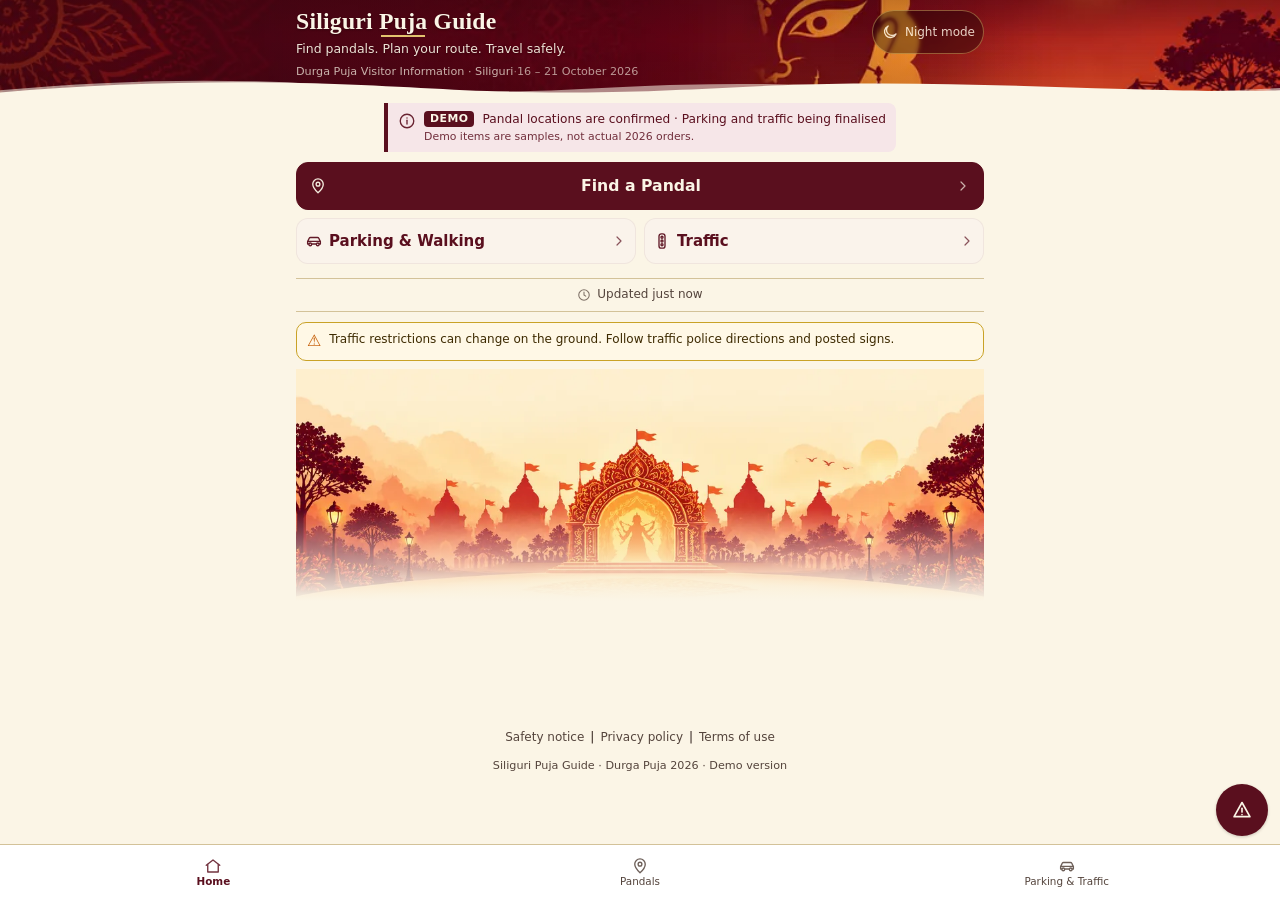
==== index.html @ 68e4680d "refine(home): use real mast banner + pandal scene art assets Replace hand SVG mast/scene with optimi" ====
<!DOCTYPE html>
<html lang="en">
<head>
<meta charset="utf-8">
<meta name="viewport" content="width=device-width, initial-scale=1, viewport-fit=cover">
<title>Siliguri Puja Guide</title>
<meta name="description" content="Siliguri Puja Guide: find pandals, plan your route and travel safely. Pandal directory by neighbourhood, parking and walking routes, and published traffic-restriction schedules for Durga Puja 2026.">
<meta http-equiv="Content-Security-Policy" content="default-src 'self'; script-src 'self'; style-src 'self' 'unsafe-inline'; img-src 'self' data: blob: https:; connect-src 'self'; manifest-src 'self'; worker-src 'self'; object-src 'none'; base-uri 'self'; form-action 'none'">
<meta name="theme-color" content="#5a0f1e">
<meta name="color-scheme" content="light">
<meta name="mobile-web-app-capable" content="yes">
<meta name="apple-mobile-web-app-capable" content="yes">
<meta name="apple-mobile-web-app-title" content="Puja Guide">
<meta name="apple-mobile-web-app-status-bar-style" content="black-translucent">
<meta name="referrer" content="strict-origin-when-cross-origin">
<link rel="manifest" href="manifest.webmanifest">
<link rel="icon" type="image/png" sizes="32x32" href="icons/favicon-32.png">
<link rel="apple-touch-icon" href="icons/apple-touch-icon.png">
<script src="theme-init.js"></script>
<link rel="stylesheet" href="vendor/leaflet/leaflet.css">
<link rel="stylesheet" href="vendor/markercluster/MarkerCluster.css">
<link rel="stylesheet" href="vendor/markercluster/MarkerCluster.Default.css">
<link rel="stylesheet" href="styles.css">
</head>
<body>
<a class="skip" href="#main">Skip to content</a>
<svg class="sprite" aria-hidden="true" focusable="false" xmlns="http://www.w3.org/2000/svg">
  <symbol id="i-home" viewBox="0 0 24 24"><path d="M3 11l9-7 9 7"/><path d="M5 10v10h14V10"/></symbol>
  <symbol id="i-pin" viewBox="0 0 24 24"><path d="M12 21s-7-6.2-7-11.5A7 7 0 0 1 19 9.5C19 14.8 12 21 12 21z"/><circle cx="12" cy="9.5" r="2.5"/></symbol>
  <symbol id="i-car" viewBox="0 0 24 24"><path d="M5 16H3.5v-3.2L5.6 8.4A2 2 0 0 1 7.4 7.3h9.2a2 2 0 0 1 1.8 1.1l2.1 4.4V16H19"/><path d="M9 16h6"/><path d="M4 12.5h16"/><circle cx="7" cy="16.5" r="1.8"/><circle cx="17" cy="16.5" r="1.8"/></symbol>
  <symbol id="i-traffic" viewBox="0 0 24 24"><rect x="8" y="2.5" width="8" height="19" rx="3"/><circle cx="12" cy="7" r="1.4"/><circle cx="12" cy="12" r="1.4"/><circle cx="12" cy="17" r="1.4"/></symbol>
  <symbol id="i-sos" viewBox="0 0 24 24"><path d="M12 3l9.5 17h-19z"/><path d="M12 10v4.5"/><path d="M12 17.5v.01"/></symbol>
  <symbol id="i-moon" viewBox="0 0 24 24"><path d="M20 14.5A8 8 0 1 1 9.5 4a6.5 6.5 0 0 0 10.5 10.5z"/></symbol>
  <symbol id="i-sun" viewBox="0 0 24 24"><circle cx="12" cy="12" r="4"/><path d="M12 2v2M12 20v2M4.9 4.9l1.4 1.4M17.7 17.7l1.4 1.4M2 12h2M20 12h2M4.9 19.1l1.4-1.4M17.7 6.3l1.4-1.4"/></symbol>
  <symbol id="i-chev" viewBox="0 0 24 24"><path d="M9 6l6 6-6 6"/></symbol>
  <symbol id="i-clock" viewBox="0 0 24 24"><circle cx="12" cy="12" r="9"/><path d="M12 7v5l3 2"/></symbol>
  <symbol id="i-info" viewBox="0 0 24 24"><circle cx="12" cy="12" r="9"/><path d="M12 11v5"/><path d="M12 8v.01"/></symbol>
</svg>

<header class="mast mast-festive" id="mast">
  <div class="mast-art" aria-hidden="true">
    <picture>
      <source type="image/webp" srcset="assets/illustrations/mast-banner.webp">
      <img class="mast-art-img" src="assets/illustrations/mast-banner.png" alt="" width="1086" height="362" decoding="async">
    </picture>
  </div>
  <div class="wrap mast-inner">
    <a href="#/" class="brand" id="brand-link">
      <span class="brand-name" id="brand-name">Siliguri <span class="brand-puja">Puja</span> Guide</span>
      <span class="brand-tag" id="brand-tag">Find pandals. Plan your route. Travel safely.</span>
    </a>
    <button type="button" class="theme-btn" id="theme-btn" aria-pressed="false" title="Night mode">
      <svg class="ic ic-moon" aria-hidden="true" focusable="false"><use href="#i-moon"/></svg><svg class="ic ic-sun" aria-hidden="true" focusable="false"><use href="#i-sun"/></svg><span class="theme-lbl">Night mode</span>
    </button>
  </div>
  <div class="wrap mast-meta">
    <p class="descriptor" id="brand-descriptor">Durga Puja Visitor Information · Siliguri</p>
    <p class="dates" id="brand-dates">16 – 21 October 2026</p>
  </div>
  <div class="wrap idstrip" id="idstrip" hidden>
    <div class="idstrip-logos" id="idstrip-logos"></div>
    <p class="idstrip-cap" id="idstrip-cap"></p>
  </div>
  <div class="mast-wave" aria-hidden="true">
    <svg viewBox="0 0 720 36" preserveAspectRatio="none" xmlns="http://www.w3.org/2000/svg"><path d="M0 22C48 8 96 2 144 6c48 4 72 16 120 18 48 2 72-8 120-12 48-4 96 2 144 8 48 6 96 8 144 4 24-2 36-4 48-6v18H0z" fill="currentColor" opacity=".55"/><path d="M0 26C60 10 120 4 180 10c60 6 90 18 150 16s90-14 150-16c60-2 120 8 180 12 30 2 45 2 60 0v14H0z" fill="currentColor"/></svg>
  </div>
</header>

<div id="status-banners" class="wrap banners" aria-live="polite"></div>

<main id="main" class="wrap">
  <!-- HOME -->
  <section id="view-home" class="view view-home-festive" data-view="home" hidden>
    <h1 class="sr-only">Home</h1>
    <div class="bigactions">
      <a class="bigbtn bigbtn-primary" href="#/pandals" data-go="pandals">
        <svg class="ic bi" aria-hidden="true" focusable="false"><use href="#i-pin"/></svg>
        <span class="bt">Find a Pandal</span>
        <svg class="ic chev" aria-hidden="true" focusable="false"><use href="#i-chev"/></svg>
      </a>
      <div class="bigrow">
        <a class="bigbtn bigbtn-secondary" href="#/parking" data-go="parking">
          <svg class="ic bi" aria-hidden="true" focusable="false"><use href="#i-car"/></svg>
          <span class="bt">Parking &amp; Walking</span>
          <svg class="ic chev" aria-hidden="true" focusable="false"><use href="#i-chev"/></svg>
        </a>
        <a class="bigbtn bigbtn-secondary" href="#/parking/traffic" data-go="traffic">
          <svg class="ic bi" aria-hidden="true" focusable="false"><use href="#i-traffic"/></svg>
          <span class="bt">Traffic</span>
          <svg class="ic chev" aria-hidden="true" focusable="false"><use href="#i-chev"/></svg>
        </a>
      </div>
    </div>
    <div class="freshness-row">
      <div class="freshness" id="home-fresh"></div>
    </div>
    <aside class="warn-card warn-card-home" role="note">
      <span class="warn-ic" aria-hidden="true">&#9888;</span>
      <p>Traffic restrictions can change on the ground. Follow traffic police directions and posted signs.</p>
    </aside>
    <div class="home-scene" aria-hidden="true">
      <picture>
        <source type="image/webp" srcset="assets/illustrations/home-pandal-scene.webp">
        <img class="home-scene-img" src="assets/illustrations/home-pandal-scene.png" alt="" width="1086" height="362" decoding="async">
      </picture>
    </div>
  </section>

  <!-- PANDALS: neighbourhood browse -->
  <section id="view-pandals" class="view" data-view="pandals" hidden>
    <header class="view-head">
      <h1>Pandals</h1>
      <p class="lede">Browse by neighbourhood, or search by name.</p>
    </header>
    <label class="sr-only" for="q">Search pandal name</label>
    <input id="q" type="search" enterkeyhint="search" autocomplete="off" placeholder="Search pandal name" class="search">
    <p class="filter-sum" id="filter-summary" aria-live="polite"></p>
    <ul class="nhood-list" id="nhood-list"></ul>
    <ul class="result-list" id="pandal-search-list" hidden></ul>
  </section>

  <!-- NEIGHBOURHOOD detail -->
  <section id="view-nhood" class="view" data-view="nhood" hidden>
    <header class="view-head">
      <a class="back" href="#/pandals" id="nhood-back">← Pandals</a>
      <h1 id="nhood-title">Neighbourhood</h1>
      <p class="lede" id="nhood-count"></p>
    </header>
    <div class="mapbox" id="map-nhood" role="img" aria-label="Map of pandals in this neighbourhood"></div>
    <ul class="result-list" id="nhood-pandal-list"></ul>
  </section>

  <!-- PANDAL detail -->
  <section id="view-pandal" class="view" data-view="pandal" hidden>
    <header class="view-head">
      <a class="back" href="#/pandals" id="pandal-back">← Back</a>
      <h1 id="pandal-title">Pandal</h1>
      <p class="lede" id="pandal-locality"></p>
      <p class="badge-row" id="pandal-status"></p>
    </header>
    <div class="actions" id="pandal-actions"></div>
    <div class="mapbox mapbox-sm" id="map-pandal" role="img" aria-label="Map of this pandal and its parking"></div>
    <h2 class="sec">Get there</h2>
    <div id="pandal-parking"></div>
    <h2 class="sec">Traffic</h2>
    <div id="pandal-traffic"></div>
    <h2 class="sec" id="pandal-help-h">Nearby help</h2>
    <div id="pandal-help"></div>
  </section>

  <!-- PARKING & TRAFFIC (combined tab; sub-switcher) -->
  <section id="view-parking" class="view" data-view="parking" hidden>
    <header class="view-head">
      <h1>Parking &amp; Traffic</h1>
      <div class="subtabs" role="tablist" aria-label="Parking or traffic">
        <button type="button" class="subtab" role="tab" id="sub-parking" aria-selected="true" data-sub="parking">Parking &amp; Walking</button>
        <button type="button" class="subtab" role="tab" id="sub-traffic" aria-selected="false" data-sub="traffic">Traffic</button>
      </div>
    </header>
    <div id="panel-parking" role="tabpanel" aria-labelledby="sub-parking">
      <p class="lede">Where do I leave my vehicle?</p>
      <p class="empty note" id="parking-empty" hidden>Parking information is being verified for 2026.</p>
      <div class="mapbox" id="map-parking" role="img" aria-label="Map of parking and drop points"></div>
      <ul class="card-list" id="parking-list"></ul>
    </div>
    <div id="panel-traffic" role="tabpanel" aria-labelledby="sub-traffic" hidden>
      <p class="lede">Check before you travel.</p>
      <p class="traffic-caveat" id="traffic-caveat">Traffic arrangements and timings may change at short notice. Follow on-ground police directions and posted signs. Mapped locations — 2026 traffic arrangement pending verification.</p>
      <div class="mapbox" id="map-traffic" role="img" aria-label="Map of traffic restrictions and control points"></div>
      <h2 class="sec">Planned restrictions</h2>
      <p class="muted small" id="traffic-planned-note">Working basis from published corridor material. Not a confirmed 2026 order. No invented active times.</p>
      <ul class="card-list" id="traffic-planned"></ul>
      <p class="empty" id="traffic-planned-empty" hidden>Planned restriction corridors will appear here when published.</p>
      <h2 class="sec">Diversions</h2>
      <ul class="card-list" id="traffic-diversions"></ul>
      <p class="empty" id="traffic-diversions-empty" hidden>No diversion routes published yet.</p>
      <h2 class="sec">Control points</h2>
      <ul class="card-list card-list-compact" id="traffic-controls"></ul>
      <p class="empty" id="traffic-controls-empty" hidden>No control points published yet.</p>
      <h2 class="sec">Sample (DEMO)</h2>
      <div class="timecheck">
        <label>Date <input type="date" id="t-date"></label>
        <label>Time <input type="time" id="t-time"></label>
        <button type="button" class="btn" id="t-now">Use now</button>
      </div>
      <ul class="card-list" id="traffic-active"></ul>
      <div class="clear-note" id="traffic-active-empty" hidden><p class="clear-h"><span aria-hidden="true">✓</span> No DEMO sample active for the selected time</p><p class="muted small">DEMO items are samples only — not actual 2026 orders.</p></div>
      <div id="traffic-upcoming-wrap" hidden>
        <h2 class="sec">Upcoming DEMO</h2>
        <ul class="card-list" id="traffic-upcoming"></ul>
      </div>
    </div>
  </section>

  <!-- FACILITIES (from SOS) -->
  <section id="view-facilities" class="view" data-view="facilities" hidden>
    <header class="view-head">
      <a class="back" href="#/" id="fac-back">← Home</a>
      <h1 id="fac-title">Facilities</h1>
      <p class="lede" id="fac-lede"></p>
    </header>
    <div class="mapbox" id="map-facilities" role="img" aria-label="Map of facilities"></div>
    <ul class="card-list" id="fac-list"></ul>
    <p class="empty" id="fac-empty" hidden>Locations will be published after 2026 field verification.</p>
  </section>

  <!-- INFO (footer links) -->
  <section id="view-info" class="view" data-view="info" hidden>
    <header class="view-head">
      <a class="back" href="#/">← Home</a>
      <h1 id="info-title">Information</h1>
    </header>
    <div id="info-body" class="prose"></div>
  </section>
</main>

<nav class="footlinks" aria-label="Safety, privacy and terms">
  <a href="#/info/safety">Safety notice</a><span aria-hidden="true">|</span>
  <a href="#/info/privacy">Privacy policy</a><span aria-hidden="true">|</span>
  <a href="#/info/terms">Terms of use</a>
</nav>
<footer class="foot"><div class="wrap"><p id="foot-line">Siliguri Puja Guide · Durga Puja 2026 · Demo version</p></div></footer>

<nav class="tabbar" id="tabbar" aria-label="Sections" hidden>
  <a href="#/" data-tab="home"><svg class="ic ti" aria-hidden="true" focusable="false"><use href="#i-home"/></svg><span>Home</span></a>
  <a href="#/pandals" data-tab="pandals"><svg class="ic ti" aria-hidden="true" focusable="false"><use href="#i-pin"/></svg><span>Pandals</span></a>
  <a href="#/parking" data-tab="parking"><svg class="ic ti" aria-hidden="true" focusable="false"><use href="#i-car"/></svg><span>Parking &amp; Traffic</span></a>
</nav>

<button type="button" class="sos-fab" id="sos-fab" aria-haspopup="dialog" aria-controls="sos-sheet" aria-expanded="false" title="Need help?" hidden>
  <svg class="ic" aria-hidden="true" focusable="false"><use href="#i-sos"/></svg><span class="sr-only">Need help? Emergency and police assistance</span>
</button>

<dialog class="sheet" id="sos-sheet" aria-labelledby="sos-title">
  <form method="dialog" class="sheet-inner">
    <header class="sheet-head">
      <h2 id="sos-title">Need help?</h2>
      <button type="submit" class="sheet-close" value="close" aria-label="Close">×</button>
    </header>
    <ul class="sos-list" id="sos-list"></ul>
  </form>
</dialog>

<dialog class="sheet" id="nav-sheet" aria-labelledby="nav-title">
  <form method="dialog" class="sheet-inner">
    <header class="sheet-head">
      <h2 id="nav-title">Open directions?</h2>
      <button type="submit" class="sheet-close" value="close" aria-label="Close">×</button>
    </header>
    <p class="sheet-warn">Google Maps may not reflect temporary Puja traffic restrictions or pedestrian arrangements. Follow Police directions and posted signs.</p>
    <div class="sheet-actions">
      <a class="btn btn-primary" id="nav-go" href="#" target="_blank" rel="noopener">Open Google Maps</a>
      <button type="submit" class="btn" value="cancel">Cancel</button>
    </div>
  </form>
</dialog>

<script src="vendor/leaflet/leaflet.js"></script>
<script src="vendor/markercluster/leaflet.markercluster.js"></script>
<script src="logic.js"></script>
<script src="branding.js"></script>
<script src="app.js"></script>
</body>
</html>
---- vendor/leaflet/leaflet.css ----
/* required styles */

.leaflet-pane,
.leaflet-tile,
.leaflet-marker-icon,
.leaflet-marker-shadow,
.leaflet-tile-container,
.leaflet-pane > svg,
.leaflet-pane > canvas,
.leaflet-zoom-box,
.leaflet-image-layer,
.leaflet-layer {
	position: absolute;
	left: 0;
	top: 0;
	}
.leaflet-container {
	overflow: hidden;
	}
.leaflet-tile,
.leaflet-marker-icon,
.leaflet-marker-shadow {
	-webkit-user-select: none;
	   -moz-user-select: none;
	        user-select: none;
	  -webkit-user-drag: none;
	}
/* Prevents IE11 from highlighting tiles in blue */
.leaflet-tile::selection {
	background: transparent;
}
/* Safari renders non-retina tile on retina better with this, but Chrome is worse */
.leaflet-safari .leaflet-tile {
	image-rendering: -webkit-optimize-contrast;
	}
/* hack that prevents hw layers "stretching" when loading new tiles */
.leaflet-safari .leaflet-tile-container {
	width: 1600px;
	height: 1600px;
	-webkit-transform-origin: 0 0;
	}
.leaflet-marker-icon,
.leaflet-marker-shadow {
	display: block;
	}
/* .leaflet-container svg: reset svg max-width decleration shipped in Joomla! (joomla.org) 3.x */
/* .leaflet-container img: map is broken in FF if you have max-width: 100% on tiles */
.leaflet-container .leaflet-overlay-pane svg {
	max-width: none !important;
	max-height: none !important;
	}
.leaflet-container .leaflet-marker-pane img,
.leaflet-container .leaflet-shadow-pane img,
.leaflet-container .leaflet-tile-pane img,
.leaflet-container img.leaflet-image-layer,
.leaflet-container .leaflet-tile {
	max-width: none !important;
	max-height: none !important;
	width: auto;
	padding: 0;
	}

.leaflet-container img.leaflet-tile {
	/* See: https://bugs.chromium.org/p/chromium/issues/detail?id=600120 */
	mix-blend-mode: plus-lighter;
}

.leaflet-container.leaflet-touch-zoom {
	-ms-touch-action: pan-x pan-y;
	touch-action: pan-x pan-y;
	}
.leaflet-container.leaflet-touch-drag {
	-ms-touch-action: pinch-zoom;
	/* Fallback for FF which doesn't support pinch-zoom */
	touch-action: none;
	touch-action: pinch-zoom;
}
.leaflet-container.leaflet-touch-drag.leaflet-touch-zoom {
	-ms-touch-action: none;
	touch-action: none;
}
.leaflet-container {
	-webkit-tap-highlight-color: transparent;
}
.leaflet-container a {
	-webkit-tap-highlight-color: rgba(51, 181, 229, 0.4);
}
.leaflet-tile {
	filter: inherit;
	visibility: hidden;
	}
.leaflet-tile-loaded {
	visibility: inherit;
	}
.leaflet-zoom-box {
	width: 0;
	height: 0;
	-moz-box-sizing: border-box;
	     box-sizing: border-box;
	z-index: 800;
	}
/* workaround for https://bugzilla.mozilla.org/show_bug.cgi?id=888319 */
.leaflet-overlay-pane svg {
	-moz-user-select: none;
	}

.leaflet-pane         { z-index: 400; }

.leaflet-tile-pane    { z-index: 200; }
.leaflet-overlay-pane { z-index: 400; }
.leaflet-shadow-pane  { z-index: 500; }
.leaflet-marker-pane  { z-index: 600; }
.leaflet-tooltip-pane   { z-index: 650; }
.leaflet-popup-pane   { z-index: 700; }

.leaflet-map-pane canvas { z-index: 100; }
.leaflet-map-pane svg    { z-index: 200; }

.leaflet-vml-shape {
	width: 1px;
	height: 1px;
	}
.lvml {
	behavior: url(#default#VML);
	display: inline-block;
	position: absolute;
	}


/* control positioning */

.leaflet-control {
	position: relative;
	z-index: 800;
	pointer-events: visiblePainted; /* IE 9-10 doesn't have auto */
	pointer-events: auto;
	}
.leaflet-top,
.leaflet-bottom {
	position: absolute;
	z-index: 1000;
	pointer-events: none;
	}
.leaflet-top {
	top: 0;
	}
.leaflet-right {
	right: 0;
	}
.leaflet-bottom {
	bottom: 0;
	}
.leaflet-left {
	left: 0;
	}
.leaflet-control {
	float: left;
	clear: both;
	}
.leaflet-right .leaflet-control {
	float: right;
	}
.leaflet-top .leaflet-control {
	margin-top: 10px;
	}
.leaflet-bottom .leaflet-control {
	margin-bottom: 10px;
	}
.leaflet-left .leaflet-control {
	margin-left: 10px;
	}
.leaflet-right .leaflet-control {
	margin-right: 10px;
	}


/* zoom and fade animations */

.leaflet-fade-anim .leaflet-popup {
	opacity: 0;
	-webkit-transition: opacity 0.2s linear;
	   -moz-transition: opacity 0.2s linear;
	        transition: opacity 0.2s linear;
	}
.leaflet-fade-anim .leaflet-map-pane .leaflet-popup {
	opacity: 1;
	}
.leaflet-zoom-animated {
	-webkit-transform-origin: 0 0;
	    -ms-transform-origin: 0 0;
	        transform-origin: 0 0;
	}
svg.leaflet-zoom-animated {
	will-change: transform;
}

.leaflet-zoom-anim .leaflet-zoom-animated {
	-webkit-transition: -webkit-transform 0.25s cubic-bezier(0,0,0.25,1);
	   -moz-transition:    -moz-transform 0.25s cubic-bezier(0,0,0.25,1);
	        transition:         transform 0.25s cubic-bezier(0,0,0.25,1);
	}
.leaflet-zoom-anim .leaflet-tile,
.leaflet-pan-anim .leaflet-tile {
	-webkit-transition: none;
	   -moz-transition: none;
	        transition: none;
	}

.leaflet-zoom-anim .leaflet-zoom-hide {
	visibility: hidden;
	}


/* cursors */

.leaflet-interactive {
	cursor: pointer;
	}
.leaflet-grab {
	cursor: -webkit-grab;
	cursor:    -moz-grab;
	cursor:         grab;
	}
.leaflet-crosshair,
.leaflet-crosshair .leaflet-interactive {
	cursor: crosshair;
	}
.leaflet-popup-pane,
.leaflet-control {
	cursor: auto;
	}
.leaflet-dragging .leaflet-grab,
.leaflet-dragging .leaflet-grab .leaflet-interactive,
.leaflet-dragging .leaflet-marker-draggable {
	cursor: move;
	cursor: -webkit-grabbing;
	cursor:    -moz-grabbing;
	cursor:         grabbing;
	}

/* marker & overlays interactivity */
.leaflet-marker-icon,
.leaflet-marker-shadow,
.leaflet-image-layer,
.leaflet-pane > svg path,
.leaflet-tile-container {
	pointer-events: none;
	}

.leaflet-marker-icon.leaflet-interactive,
.leaflet-image-layer.leaflet-interactive,
.leaflet-pane > svg path.leaflet-interactive,
svg.leaflet-image-layer.leaflet-interactive path {
	pointer-events: visiblePainted; /* IE 9-10 doesn't have auto */
	pointer-events: auto;
	}

/* visual tweaks */

.leaflet-container {
	background: #ddd;
	outline-offset: 1px;
	}
.leaflet-container a {
	color: #0078A8;
	}
.leaflet-zoom-box {
	border: 2px dotted #38f;
	background: rgba(255,255,255,0.5);
	}


/* general typography */
.leaflet-container {
	font-family: "Helvetica Neue", Arial, Helvetica, sans-serif;
	font-size: 12px;
	font-size: 0.75rem;
	line-height: 1.5;
	}


/* general toolbar styles */

.leaflet-bar {
	box-shadow: 0 1px 5px rgba(0,0,0,0.65);
	border-radius: 4px;
	}
.leaflet-bar a {
	background-color: #fff;
	border-bottom: 1px solid #ccc;
	width: 26px;
	height: 26px;
	line-height: 26px;
	display: block;
	text-align: center;
	text-decoration: none;
	color: black;
	}
.leaflet-bar a,
.leaflet-control-layers-toggle {
	background-position: 50% 50%;
	background-repeat: no-repeat;
	display: block;
	}
.leaflet-bar a:hover,
.leaflet-bar a:focus {
	background-color: #f4f4f4;
	}
.leaflet-bar a:first-child {
	border-top-left-radius: 4px;
	border-top-right-radius: 4px;
	}
.leaflet-bar a:last-child {
	border-bottom-left-radius: 4px;
	border-bottom-right-radius: 4px;
	border-bottom: none;
	}
.leaflet-bar a.leaflet-disabled {
	cursor: default;
	background-color: #f4f4f4;
	color: #bbb;
	}

.leaflet-touch .leaflet-bar a {
	width: 30px;
	height: 30px;
	line-height: 30px;
	}
.leaflet-touch .leaflet-bar a:first-child {
	border-top-left-radius: 2px;
	border-top-right-radius: 2px;
	}
.leaflet-touch .leaflet-bar a:last-child {
	border-bottom-left-radius: 2px;
	border-bottom-right-radius: 2px;
	}

/* zoom control */

.leaflet-control-zoom-in,
.leaflet-control-zoom-out {
	font: bold 18px 'Lucida Console', Monaco, monospace;
	text-indent: 1px;
	}

.leaflet-touch .leaflet-control-zoom-in, .leaflet-touch .leaflet-control-zoom-out  {
	font-size: 22px;
	}


/* layers control */

.leaflet-control-layers {
	box-shadow: 0 1px 5px rgba(0,0,0,0.4);
	background: #fff;
	border-radius: 5px;
	}
.leaflet-control-layers-toggle {
	background-image: url(images/layers.png);
	width: 36px;
	height: 36px;
	}
.leaflet-retina .leaflet-control-layers-toggle {
	background-image: url(images/layers-2x.png);
	background-size: 26px 26px;
	}
.leaflet-touch .leaflet-control-layers-toggle {
	width: 44px;
	height: 44px;
	}
.leaflet-control-layers .leaflet-control-layers-list,
.leaflet-control-layers-expanded .leaflet-control-layers-toggle {
	display: none;
	}
.leaflet-control-layers-expanded .leaflet-control-layers-list {
	display: block;
	position: relative;
	}
.leaflet-control-layers-expanded {
	padding: 6px 10px 6px 6px;
	color: #333;
	background: #fff;
	}
.leaflet-control-layers-scrollbar {
	overflow-y: scroll;
	overflow-x: hidden;
	padding-right: 5px;
	}
.leaflet-control-layers-selector {
	margin-top: 2px;
	position: relative;
	top: 1px;
	}
.leaflet-control-layers label {
	display: block;
	font-size: 13px;
	font-size: 1.08333em;
	}
.leaflet-control-layers-separator {
	height: 0;
	border-top: 1px solid #ddd;
	margin: 5px -10px 5px -6px;
	}

/* Default icon URLs */
.leaflet-default-icon-path { /* used only in path-guessing heuristic, see L.Icon.Default */
	background-image: url(images/marker-icon.png);
	}


/* attribution and scale controls */

.leaflet-container .leaflet-control-attribution {
	background: #fff;
	background: rgba(255, 255, 255, 0.8);
	margin: 0;
	}
.leaflet-control-attribution,
.leaflet-control-scale-line {
	padding: 0 5px;
	color: #333;
	line-height: 1.4;
	}
.leaflet-control-attribution a {
	text-decoration: none;
	}
.leaflet-control-attribution a:hover,
.leaflet-control-attribution a:focus {
	text-decoration: underline;
	}
.leaflet-attribution-flag {
	display: inline !important;
	vertical-align: baseline !important;
	width: 1em;
	height: 0.6669em;
	}
.leaflet-left .leaflet-control-scale {
	margin-left: 5px;
	}
.leaflet-bottom .leaflet-control-scale {
	margin-bottom: 5px;
	}
.leaflet-control-scale-line {
	border: 2px solid #777;
	border-top: none;
	line-height: 1.1;
	padding: 2px 5px 1px;
	white-space: nowrap;
	-moz-box-sizing: border-box;
	     box-sizing: border-box;
	background: rgba(255, 255, 255, 0.8);
	text-shadow: 1px 1px #fff;
	}
.leaflet-control-scale-line:not(:first-child) {
	border-top: 2px solid #777;
	border-bottom: none;
	margin-top: -2px;
	}
.leaflet-control-scale-line:not(:first-child):not(:last-child) {
	border-bottom: 2px solid #777;
	}

.leaflet-touch .leaflet-control-attribution,
.leaflet-touch .leaflet-control-layers,
.leaflet-touch .leaflet-bar {
	box-shadow: none;
	}
.leaflet-touch .leaflet-control-layers,
.leaflet-touch .leaflet-bar {
	border: 2px solid rgba(0,0,0,0.2);
	background-clip: padding-box;
	}


/* popup */

.leaflet-popup {
	position: absolute;
	text-align: center;
	margin-bottom: 20px;
	}
.leaflet-popup-content-wrapper {
	padding: 1px;
	text-align: left;
	border-radius: 12px;
	}
.leaflet-popup-content {
	margin: 13px 24px 13px 20px;
	line-height: 1.3;
	font-size: 13px;
	font-size: 1.08333em;
	min-height: 1px;
	}
.leaflet-popup-content p {
	margin: 17px 0;
	margin: 1.3em 0;
	}
.leaflet-popup-tip-container {
	width: 40px;
	height: 20px;
	position: absolute;
	left: 50%;
	margin-top: -1px;
	margin-left: -20px;
	overflow: hidden;
	pointer-events: none;
	}
.leaflet-popup-tip {
	width: 17px;
	height: 17px;
	padding: 1px;

	margin: -10px auto 0;
	pointer-events: auto;

	-webkit-transform: rotate(45deg);
	   -moz-transform: rotate(45deg);
	    -ms-transform: rotate(45deg);
	        transform: rotate(45deg);
	}
.leaflet-popup-content-wrapper,
.leaflet-popup-tip {
	background: white;
	color: #333;
	box-shadow: 0 3px 14px rgba(0,0,0,0.4);
	}
.leaflet-container a.leaflet-popup-close-button {
	position: absolute;
	top: 0;
	right: 0;
	border: none;
	text-align: center;
	width: 24px;
	height: 24px;
	font: 16px/24px Tahoma, Verdana, sans-serif;
	color: #757575;
	text-decoration: none;
	background: transparent;
	}
.leaflet-container a.leaflet-popup-close-button:hover,
.leaflet-container a.leaflet-popup-close-button:focus {
	color: #585858;
	}
.leaflet-popup-scrolled {
	overflow: auto;
	}

.leaflet-oldie .leaflet-popup-content-wrapper {
	-ms-zoom: 1;
	}
.leaflet-oldie .leaflet-popup-tip {
	width: 24px;
	margin: 0 auto;

	-ms-filter: "progid:DXImageTransform.Microsoft.Matrix(M11=0.70710678, M12=0.70710678, M21=-0.70710678, M22=0.70710678)";
	filter: progid:DXImageTransform.Microsoft.Matrix(M11=0.70710678, M12=0.70710678, M21=-0.70710678, M22=0.70710678);
	}

.leaflet-oldie .leaflet-control-zoom,
.leaflet-oldie .leaflet-control-layers,
.leaflet-oldie .leaflet-popup-content-wrapper,
.leaflet-oldie .leaflet-popup-tip {
	border: 1px solid #999;
	}


/* div icon */

.leaflet-div-icon {
	background: #fff;
	border: 1px solid #666;
	}


/* Tooltip */
/* Base styles for the element that has a tooltip */
.leaflet-tooltip {
	position: absolute;
	padding: 6px;
	background-color: #fff;
	border: 1px solid #fff;
	border-radius: 3px;
	color: #222;
	white-space: nowrap;
	-webkit-user-select: none;
	-moz-user-select: none;
	-ms-user-select: none;
	user-select: none;
	pointer-events: none;
	box-shadow: 0 1px 3px rgba(0,0,0,0.4);
	}
.leaflet-tooltip.leaflet-interactive {
	cursor: pointer;
	pointer-events: auto;
	}
.leaflet-tooltip-top:before,
.leaflet-tooltip-bottom:before,
.leaflet-tooltip-left:before,
.leaflet-tooltip-right:before {
	position: absolute;
	pointer-events: none;
	border: 6px solid transparent;
	background: transparent;
	content: "";
	}

/* Directions */

.leaflet-tooltip-bottom {
	margin-top: 6px;
}
.leaflet-tooltip-top {
	margin-top: -6px;
}
.leaflet-tooltip-bottom:before,
.leaflet-tooltip-top:before {
	left: 50%;
	margin-left: -6px;
	}
.leaflet-tooltip-top:before {
	bottom: 0;
	margin-bottom: -12px;
	border-top-color: #fff;
	}
.leaflet-tooltip-bottom:before {
	top: 0;
	margin-top: -12px;
	margin-left: -6px;
	border-bottom-color: #fff;
	}
.leaflet-tooltip-left {
	margin-left: -6px;
}
.leaflet-tooltip-right {
	margin-left: 6px;
}
.leaflet-tooltip-left:before,
.leaflet-tooltip-right:before {
	top: 50%;
	margin-top: -6px;
	}
.leaflet-tooltip-left:before {
	right: 0;
	margin-right: -12px;
	border-left-color: #fff;
	}
.leaflet-tooltip-right:before {
	left: 0;
	margin-left: -12px;
	border-right-color: #fff;
	}

/* Printing */

@media print {
	/* Prevent printers from removing background-images of controls. */
	.leaflet-control {
		-webkit-print-color-adjust: exact;
		print-color-adjust: exact;
		}
	}
---- vendor/markercluster/MarkerCluster.css ----
.leaflet-cluster-anim .leaflet-marker-icon, .leaflet-cluster-anim .leaflet-marker-shadow {
	-webkit-transition: -webkit-transform 0.3s ease-out, opacity 0.3s ease-in;
	-moz-transition: -moz-transform 0.3s ease-out, opacity 0.3s ease-in;
	-o-transition: -o-transform 0.3s ease-out, opacity 0.3s ease-in;
	transition: transform 0.3s ease-out, opacity 0.3s ease-in;
}

.leaflet-cluster-spider-leg {
	/* stroke-dashoffset (duration and function) should match with leaflet-marker-icon transform in order to track it exactly */
	-webkit-transition: -webkit-stroke-dashoffset 0.3s ease-out, -webkit-stroke-opacity 0.3s ease-in;
	-moz-transition: -moz-stroke-dashoffset 0.3s ease-out, -moz-stroke-opacity 0.3s ease-in;
	-o-transition: -o-stroke-dashoffset 0.3s ease-out, -o-stroke-opacity 0.3s ease-in;
	transition: stroke-dashoffset 0.3s ease-out, stroke-opacity 0.3s ease-in;
}
---- vendor/markercluster/MarkerCluster.Default.css ----
.marker-cluster-small {
	background-color: rgba(181, 226, 140, 0.6);
	}
.marker-cluster-small div {
	background-color: rgba(110, 204, 57, 0.6);
	}

.marker-cluster-medium {
	background-color: rgba(241, 211, 87, 0.6);
	}
.marker-cluster-medium div {
	background-color: rgba(240, 194, 12, 0.6);
	}

.marker-cluster-large {
	background-color: rgba(253, 156, 115, 0.6);
	}
.marker-cluster-large div {
	background-color: rgba(241, 128, 23, 0.6);
	}

	/* IE 6-8 fallback colors */
.leaflet-oldie .marker-cluster-small {
	background-color: rgb(181, 226, 140);
	}
.leaflet-oldie .marker-cluster-small div {
	background-color: rgb(110, 204, 57);
	}

.leaflet-oldie .marker-cluster-medium {
	background-color: rgb(241, 211, 87);
	}
.leaflet-oldie .marker-cluster-medium div {
	background-color: rgb(240, 194, 12);
	}

.leaflet-oldie .marker-cluster-large {
	background-color: rgb(253, 156, 115);
	}
.leaflet-oldie .marker-cluster-large div {
	background-color: rgb(241, 128, 23);
}

.marker-cluster {
	background-clip: padding-box;
	border-radius: 20px;
	}
.marker-cluster div {
	width: 30px;
	height: 30px;
	margin-left: 5px;
	margin-top: 5px;

	text-align: center;
	border-radius: 15px;
	font: 12px "Helvetica Neue", Arial, Helvetica, sans-serif;
	}
.marker-cluster span {
	line-height: 30px;
	}
---- styles.css ----
/* Siliguri Puja Guide — deep burgundy, warm cream, muted gold; day + night. */
:root{
  --bg:#fbf5e6; --surface:#fffdf7; --card:#ffffff; --surface-2:#f3e9d2; --line:#d3c299;
  --ink:#2a1a16; --muted:#54443c; --accent:#5a0f1e; --accent-2:#3b0a14; --on-accent:#fbf5e6;
  --link:#74182a; --gold:#b08a2e; --gold-l:#e3c36f; --gold-text:#6b4f0e; --focus:#8a5a00;
  --head-1:#5a0f1e; --head-2:#3b0a14; --head-ink:#fbf5e6; --head-gold:#e3c36f;
  --warn-bg:#fff1cc; --warn-ink:#3d2a00; --warn-bd:#b08a2e;
  --err-bg:#fbe3e3; --err-ink:#5c0f13; --err-bd:#8c1c2c;
  --demo-bg:#f6e6e8; --demo-ink:#5a0f1e; --demo-bd:#5a0f1e;
  --pend-bg:#fff1cc; --pend-ink:#4a3300; --pend-bd:#8a6a10;
  --ok-bg:#e4efe7; --ok-ink:#173f2b; --ok-bd:#2f5a43;
  --input-bg:#fff; --input-bd:#6f5f52;
  --mk-pandal:#5a0f1e; --mk-park:#2f5a43; --mk-fac:#6b4f0e; --mk-pab:#1e4a6b; --mk-hosp:#6b4f0e; --mk-traf:#8c1c2c; --mk-ctrl:#c9a227;
  --tabbar-h:56px; --sos-size:52px;
  --sans:system-ui,-apple-system,"Segoe UI",Roboto,"Helvetica Neue",Arial,sans-serif;
  --serif:Georgia,"Times New Roman",serif;
  color-scheme:light;
}
html[data-theme="dark"]{
  --bg:#150709; --surface:#210e13; --card:#2b141b; --surface-2:#3a1c25; --line:#6b4450;
  --ink:#f8efde; --muted:#dcc9b6; --accent:#e3c36f; --accent-2:#f0d78a; --on-accent:#2a0a12;
  --link:#f0d78a; --gold:#e3c36f; --gold-l:#e3c36f; --gold-text:#f0d78a; --focus:#ffd86b;
  --head-1:#3b0a14; --head-2:#24060c; --head-ink:#fbf5e6; --head-gold:#e3c36f;
  --warn-bg:#3f2f08; --warn-ink:#fff0c4; --warn-bd:#e3c36f;
  --err-bg:#4a1218; --err-ink:#ffe0e0; --err-bd:#ff8f98;
  --demo-bg:#3a1822; --demo-ink:#ffdfe4; --demo-bd:#ff9fb0;
  --pend-bg:#3f2f08; --pend-ink:#fff0c4; --pend-bd:#e3c36f;
  --ok-bg:#17382a; --ok-ink:#d6f5e2; --ok-bd:#7fd0a0;
  --input-bg:#150709; --input-bd:#c9b79f;
  --mk-pandal:#e3c36f; --mk-park:#3f8a63; --mk-fac:#b08a2e; --mk-pab:#6fa0c4; --mk-hosp:#b08a2e; --mk-traf:#c4344a; --mk-ctrl:#e3c36f;
  color-scheme:dark;
}
*{box-sizing:border-box}
html{-webkit-text-size-adjust:100%;scroll-padding-top:12px;background:var(--bg)}
body{
  margin:0;font:16px/1.45 var(--sans);color:var(--ink);background:var(--bg);
  min-height:100dvh;overflow-x:hidden;
  padding-left:env(safe-area-inset-left);padding-right:env(safe-area-inset-right);
}
body.has-chrome{padding-bottom:calc(var(--tabbar-h) + var(--sos-size) + 20px + env(safe-area-inset-bottom))}
body.has-chrome:has(#view-home:not([hidden])){padding-bottom:calc(var(--tabbar-h) + var(--sos-size) + 12px + env(safe-area-inset-bottom))}
[hidden]{display:none!important}
.wrap{max-width:720px;margin:0 auto;padding:0 16px}
.sr-only{position:absolute!important;width:1px;height:1px;overflow:hidden;clip:rect(0 0 0 0);white-space:nowrap}
.skip{position:absolute;left:8px;top:-60px;z-index:3000;background:var(--gold-l);color:#3b0a14;padding:12px 16px;min-height:44px;border-radius:8px;font-weight:700;text-decoration:none}
.skip:focus{top:8px}
:focus-visible{outline:3px solid var(--focus);outline-offset:2px}
.mast :focus-visible,.tabbar :focus-visible,.sos-fab:focus-visible{outline-color:var(--gold-l)}
a{color:var(--link)}
h1,h2{font-family:var(--serif);line-height:1.2;margin:0 0 .35em;color:var(--accent)}
.muted{color:var(--muted)}.small{font-size:.9rem}
.empty{color:var(--muted);padding:12px 0;margin:0}

/* ----- mast ----- */
.mast{
  background:var(--head-1);
  color:var(--head-ink);padding:calc(4px + env(safe-area-inset-top)) 0 4px;
  border-bottom:0;
}
.mast-festive{
  position:relative;overflow:hidden;
  background:#5a0f1e; /* fallback while banner loads */
  padding:calc(8px + env(safe-area-inset-top)) 0 18px;
}
/* Full banner art (Durga/mandala/bridge); left scrim keeps title readable */
.mast-festive .mast-art{
  position:absolute;inset:0;width:100%;height:100%;pointer-events:none;z-index:0;
  display:block;
}
.mast-festive .mast-art picture,.mast-festive .mast-art-img{
  display:block;width:100%;height:100%;object-fit:cover;object-position:center center;
}
.mast-festive::before{
  content:"";position:absolute;inset:0;z-index:1;pointer-events:none;
  background:
    linear-gradient(90deg,rgba(42,6,12,.62) 0%,rgba(42,6,12,.38) 38%,rgba(42,6,12,.12) 62%,transparent 82%),
    linear-gradient(180deg,rgba(42,6,12,.2) 0%,transparent 40%,rgba(42,6,12,.15) 100%);
}
.mast-festive .mast-wave{
  position:absolute;left:0;right:0;bottom:-1px;height:20px;color:var(--bg);line-height:0;pointer-events:none;z-index:2;
}
.mast-festive .mast-wave svg{display:block;width:100%;height:20px}
.mast-festive .mast-inner,.mast-festive .mast-meta,.mast-festive .idstrip{position:relative;z-index:2}
.mast-festive .brand-name{
  font-size:clamp(1.22rem,5.2vw,1.48rem);letter-spacing:.01em;
  text-shadow:0 1px 2px rgba(0,0,0,.35);
}
.mast-festive .brand-puja{
  position:relative;display:inline;
  background:linear-gradient(90deg,transparent 4%,var(--head-gold) 4%,var(--head-gold) 96%,transparent 96%) bottom / 100% 2px no-repeat;
  padding-bottom:3px;
}
.mast-festive .brand-tag{font-family:var(--sans);font-style:normal;font-size:.78rem;color:rgba(251,245,230,.92);opacity:1;text-shadow:0 1px 2px rgba(0,0,0,.3)}
.mast-festive .theme-btn{position:relative;z-index:3;background:rgba(0,0,0,.4);border-color:rgba(227,195,111,.5);backdrop-filter:blur(2px)}
html[data-theme="dark"] .mast-festive{background:#24060c}
html[data-theme="dark"] .mast-festive .mast-art{opacity:.72;filter:brightness(.72) saturate(.85)}
html[data-theme="dark"] .mast-festive::before{
  background:
    linear-gradient(90deg,rgba(20,3,8,.72) 0%,rgba(20,3,8,.5) 40%,rgba(20,3,8,.2) 70%,transparent 90%),
    linear-gradient(180deg,rgba(20,3,8,.25) 0%,transparent 45%,rgba(20,3,8,.2) 100%);
}
.mast-inner{display:flex;align-items:center;justify-content:space-between;gap:8px}
.brand{display:flex;flex-direction:column;gap:6px;text-decoration:none;color:inherit;min-width:0;flex:1;max-width:62%}
.brand-name{font-family:var(--serif);font-size:clamp(1.12rem,4.6vw,1.38rem);font-weight:700;line-height:1.15;color:var(--head-ink)}
.brand-tag{font-family:var(--serif);font-style:italic;font-size:.8rem;font-weight:400;color:var(--head-gold);line-height:1.25;opacity:.92}
.theme-btn{
  display:inline-flex;align-items:center;justify-content:center;gap:6px;min-height:44px;min-width:44px;
  padding:0 8px;border-radius:999px;border:1px solid rgba(255,255,255,.18);
  background:rgba(0,0,0,.15);color:var(--head-ink);font:500 .75rem/1 var(--sans);cursor:pointer;flex:none;opacity:.85;
}
.theme-btn .ic{width:18px;height:18px}
.theme-lbl{display:none}
@media(min-width:600px){.theme-lbl{display:inline}}
html[data-theme="dark"] .ic-moon,html:not([data-theme="dark"]) .ic-sun{display:none}
/* icons: one small monochrome stroke set, always subordinate to the label */
.sprite{position:absolute;width:0;height:0;overflow:hidden}
.ic{width:1.15em;height:1.15em;flex:none;fill:none;stroke:currentColor;stroke-width:1.8;stroke-linecap:round;stroke-linejoin:round}
.mast-meta{margin-top:8px;display:flex;flex-wrap:wrap;align-items:baseline;gap:0;line-height:1.25}
.descriptor{margin:0;font-family:var(--sans);font-size:.7rem;font-weight:400;letter-spacing:0;text-transform:none;color:rgba(251,245,230,.72);line-height:inherit}
.dates{margin:0;font-family:var(--sans);font-size:.7rem;font-weight:400;color:rgba(251,245,230,.62);line-height:inherit}
.dates::before{content:" \00B7 ";opacity:.75}
.idstrip{margin-top:10px;padding-top:8px;border-top:1px solid rgba(255,255,255,.12);display:flex;flex-direction:column;align-items:center;gap:6px}
.idstrip-logos{display:flex;align-items:center;justify-content:center;gap:16px;flex-wrap:wrap}
.idstrip-logos img{height:32px;width:auto;max-width:96px;object-fit:contain}
.idstrip-cap{margin:0;font-size:.78rem;color:#f1e8d4;text-align:center}

/* ----- banners ----- */
.banners{display:flex;flex-direction:column;gap:4px;padding-top:8px;padding-bottom:0}
.banner{
  display:flex;gap:8px;align-items:flex-start;padding:5px 8px;border-radius:0;
  border:0;border-left:2px solid var(--line);background:var(--surface-2);font-family:var(--sans);font-size:.78rem;line-height:1.3;font-weight:400;
}
.banner-warn{background:var(--warn-bg);color:var(--warn-ink);border-left-color:var(--warn-bd)}
.banner-err{background:var(--err-bg);color:var(--err-ink);border-left-color:var(--err-bd)}
.banner-demo{display:block;background:var(--demo-bg);color:var(--demo-ink);border-left:4px solid var(--accent);padding:8px 10px;border-radius:0 8px 8px 0}
.banner-demo-row{display:flex;gap:8px;align-items:flex-start}
.banner-info-ic{width:18px;height:18px;flex:none;margin-top:1px;opacity:.9}
.banner-demo-text{min-width:0;flex:1}
.banner-demo .banner-demo-main{margin:0;font-size:.76rem;font-weight:500;line-height:1.3}
.banner-demo .banner-demo-main .demo-badge,.banner-demo .banner-demo-main strong{
  display:inline-block;font-weight:700;letter-spacing:.04em;margin-right:.4em;
  padding:1px 6px;border-radius:4px;background:var(--accent);color:var(--on-accent);font-size:.68rem;vertical-align:middle;
}
.banner-demo .banner-demo-sub{margin:3px 0 0;font-size:.68rem;font-weight:400;line-height:1.3;opacity:.85}
.banner button{margin-left:auto;flex:none}

/* ----- views ----- */
main.wrap{padding-top:8px;padding-bottom:16px}
/* Home: demo→CTA gap owned by #view-home .bigactions margin-top */
body:has(#view-home:not([hidden])) main.wrap{padding-top:0;padding-bottom:8px}
.view-head{margin-bottom:14px}
.view-head h1{font-size:1.45rem}
.lede{margin:0;color:var(--muted);font-size:.95rem}
.back{
  display:inline-flex;align-items:center;min-height:44px;padding:4px 0;margin-bottom:4px;
  font-weight:650;text-decoration:none;color:var(--link);
}
.sec{font-size:1.05rem;margin:1.1em 0 .5em}

/* ----- home big actions ----- */
#view-home{padding-top:0}
.view-home-festive{display:flex;flex-direction:column;min-height:0;flex:1 1 auto}
.bigactions{display:flex;flex-direction:column;gap:8px;margin:6px 0 8px}
#view-home .bigactions{gap:8px;margin:10px 0 12px}
#view-home .bigbtn-primary{min-height:48px;padding:10px 12px;font-size:.98rem}
#view-home .bigrow{gap:8px}
#view-home .bigrow .bigbtn,#view-home .bigrow .bigbtn-secondary{min-height:46px;padding:8px 8px;font-size:15px}
.bigbtn{
  display:flex;align-items:center;justify-content:center;gap:8px;
  min-height:52px;padding:12px 14px;border-radius:12px;
  background:var(--card);border:1px solid var(--line);color:var(--ink);
  text-decoration:none;font-family:var(--sans);font-weight:600;font-size:.95rem;line-height:1.2;
  box-shadow:none;
}
.bigbtn-primary{
  background:#5a0f1e;color:#fbf5e6;border-color:#5a0f1e;
  min-height:56px;font-size:1.02rem;font-weight:650;justify-content:flex-start;
}
.bigbtn-primary .bt{flex:1;text-align:center}
.bigbtn-primary .chev{margin-left:auto;opacity:.9;width:18px;height:18px}
html[data-theme="dark"] .bigbtn-primary{background:#5a0f1e;color:#fbf5e6;border-color:#7a1830}
.bigrow{display:grid;grid-template-columns:1fr 1fr;gap:10px}
.bigbtn .bi{width:18px;height:18px;opacity:.95;flex:none}
.bigbtn .chev{width:16px;height:16px;flex:none;opacity:.7;margin-left:auto}
/* secondary: pink-tinted equal cards with chevron */
.bigrow .bigbtn,.bigrow .bigbtn-secondary{
  flex-direction:row;gap:6px;padding:10px 10px;text-align:left;min-height:52px;font-size:15px;font-weight:600;
  background:#faf3eb;border:1px solid rgba(90,15,30,.06);color:#5a0f1e;justify-content:flex-start;
  box-shadow:none;
}
html[data-theme="dark"] .bigrow .bigbtn,html[data-theme="dark"] .bigrow .bigbtn-secondary{
  background:rgba(251,245,230,.08);border-color:rgba(248,239,222,.12);color:var(--head-ink);
}
.bigrow .bt{white-space:nowrap;flex:1}
@media(max-width:359px){.bigrow .bigbtn{gap:4px;padding:10px 6px}.bigrow .bi{width:16px;height:16px}.bigrow .chev{display:none}}
.freshness{margin:0;font-family:var(--sans);font-size:.75rem;font-weight:400;color:var(--muted);display:inline-flex;align-items:center;gap:6px}
.freshness-ic{width:14px;height:14px;opacity:.75}
.freshness[data-level="stale"],.freshness[data-level="old"],.freshness[data-level="none"]{color:var(--warn-ink);font-weight:500}
/* Updated between thin rules */
#view-home .freshness-row{
  display:flex;justify-content:center;align-items:center;margin:2px 0 10px;padding:7px 0;
  border-top:1px solid var(--line);border-bottom:1px solid var(--line);
}
#view-home .freshness{margin:0}
.warn-card{
  display:flex;gap:10px;align-items:flex-start;padding:12px 14px;border-radius:10px;
  background:var(--warn-bg);color:var(--warn-ink);border:1px solid var(--warn-bd);font-size:.9rem;
}
.warn-card p{margin:0}
.warn-ic{font-size:1.1rem;flex:none}
/* Home caution: light yellow gold-border box (mockup) */
#view-home .warn-card,#view-home .warn-card-home{
  display:flex;gap:8px;align-items:flex-start;padding:8px 10px;margin:0;
  background:#fff8e6;color:#3d2a00;border:1.5px solid #c9a227;border-radius:10px;
  font-size:.75rem;line-height:1.35;font-weight:400;
}
#view-home .warn-card p{margin:0;color:#3d2a00}
#view-home .warn-ic{font-size:1rem;flex:none;line-height:1.3;color:#c45a00}
html[data-theme="dark"] #view-home .warn-card,html[data-theme="dark"] #view-home .warn-card-home{
  background:var(--warn-bg);color:var(--warn-ink);border-color:var(--warn-bd);
}
html[data-theme="dark"] #view-home .warn-card p{color:var(--warn-ink)}
/* Bottom scene: real pandal gateway art (180–260px); cream fade; fills leftover only */
.home-scene{
  position:relative;margin:8px -16px 0;flex:1 1 auto;min-height:0;max-height:min(240px,30dvh);
  display:flex;align-items:flex-end;pointer-events:none;user-select:none;overflow:hidden;
}
.home-scene picture{display:block;width:100%;height:100%}
.home-scene-img{
  display:block;width:100%;height:100%;max-height:min(240px,30dvh);
  object-fit:cover;object-position:center 42%;
}
.home-scene::after{
  content:"";position:absolute;left:0;right:0;bottom:0;height:42%;pointer-events:none;z-index:1;
  background:linear-gradient(to bottom,transparent 0%,var(--bg) 92%);
}
html[data-theme="dark"] .home-scene{opacity:.55;filter:brightness(.65) saturate(.8)}
@media(max-height:700px){
  .home-scene,.home-scene-img{max-height:min(180px,24dvh)}
  #view-home .bigactions{margin:8px 0 10px}
  .mast-festive{padding:calc(6px + env(safe-area-inset-top)) 0 14px}
}
body.has-chrome:has(#view-home:not([hidden])) #main{
  flex:1 1 auto;min-height:0;display:flex;flex-direction:column;overflow:hidden;
}
body.has-chrome:has(#view-home:not([hidden])) #view-home{flex:1 1 auto;min-height:0;overflow:hidden}

/* ----- search / lists ----- */
.search{
  width:100%;min-height:48px;padding:12px 14px;border-radius:12px;
  border:2px solid var(--input-bd);background:var(--input-bg);color:var(--ink);font:inherit;margin-bottom:10px;
}
.filter-sum{margin:0 0 10px;font-size:.88rem;color:var(--muted)}
.filter-sum:empty{display:none}
.nhood-list,.result-list,.card-list,.sos-list{list-style:none;margin:0;padding:0;display:flex;flex-direction:column;gap:8px}
.nhood-list{gap:0;border-top:1px solid var(--line)}
.pandal-card,.info-card{display:block;padding:12px 14px;border-radius:10px;background:var(--card);border:1px solid var(--line);color:inherit}
.nhood-item{display:flex;align-items:center;gap:10px;min-height:52px;padding:10px 4px;border-bottom:1px solid var(--line);text-decoration:none;color:inherit}
.nhood-item .nh-name{flex:1;font-weight:600;color:var(--ink)}
.nhood-item .nh-count{font-size:.86rem;color:var(--muted)}
.nhood-item .ic{color:var(--muted);width:18px;height:18px}
.info-card.is-demo{border-style:dashed;border-color:var(--demo-bd)}
.info-card.is-sel{outline:2px solid var(--gold);outline-offset:-1px}
.kv{margin:4px 0;font-size:.92rem}.kv .k{color:var(--muted)}
.rtype{margin:0 0 4px;font-weight:600;font-size:.92rem}
.clear-note{padding:12px 14px;border:1px solid var(--line);border-radius:10px;background:var(--card)}
.clear-note p{margin:0}.clear-h{font-weight:650;color:var(--ok-ink)}
.pandal-card .pc-name{font-weight:700;font-size:1.02rem;margin:0 0 2px}
.pandal-card .pc-loc{margin:0 0 8px;font-size:.9rem;color:var(--muted)}
.pc-actions,.actions{display:flex;flex-wrap:wrap;gap:8px;margin-top:8px}
.info-card h3{margin:4px 0;font-size:1rem;color:var(--ink)}
.info-card p{margin:4px 0;font-size:.92rem}
.info-card .meta{color:var(--muted);font-size:.88rem}

/* ----- badges ----- */
.badge-row{display:flex;flex-wrap:wrap;gap:6px;margin:6px 0 0}
.badge{
  display:inline-flex;align-items:center;gap:4px;padding:2px 8px;border-radius:6px;
  font-size:.7rem;font-weight:700;letter-spacing:.03em;border:1px solid;
}
.badge-demo{background:var(--demo-bg);color:var(--demo-ink);border-color:var(--demo-bd)}
.badge-pending,.badge-reference,.badge-unverified{background:var(--pend-bg);color:var(--pend-ink);border-color:var(--pend-bd)}
.badge-confirmed,.badge-mapped{background:var(--surface-2);color:var(--ink);border-color:var(--line)}
.badge-approved,.badge-field{background:var(--ok-bg);color:var(--ok-ink);border-color:var(--ok-bd)}
.badge-expired{background:var(--surface-2);color:var(--muted);border-color:var(--line)}

/* ----- buttons ----- */
.btn{
  display:inline-flex;align-items:center;justify-content:center;gap:6px;
  min-height:44px;padding:10px 16px;border-radius:12px;border:1.5px solid var(--line);
  background:var(--surface);color:var(--ink);font:650 .95rem/1 var(--sans);
  text-decoration:none;cursor:pointer;
}
.btn-primary{background:var(--accent);color:var(--on-accent);border-color:var(--accent-2)}
.btn-ghost{background:transparent}
.btn-sm{min-height:40px;padding:8px 12px;font-size:.88rem}
.btn-call{background:var(--accent);color:var(--on-accent);border-color:var(--accent-2);min-width:88px}

/* ----- map ----- */
.mapbox{
  width:100%;height:200px;border-radius:10px;overflow:hidden;
  border:1px solid var(--line);background:var(--surface-2);margin:10px 0 14px;isolation:isolate;position:relative;z-index:0;
}
.mapbox.mapbox-sm{height:160px}
.leaflet-container{font:inherit;background:var(--surface-2)}
.mk{
  width:18px;height:18px;border-radius:50%;border:2px solid #fff;box-shadow:0 1px 2px rgba(0,0,0,.35);
}
.mk-pandal{background:var(--mk-pandal)}
.mk-park{background:var(--mk-park)}
.mk-fac{background:var(--mk-fac)}
.mk-pab{background:var(--mk-pab)}
.mk-hosp{background:var(--mk-hosp)}
.mk-traf{background:var(--mk-traf)}
.mk-ctrl{background:var(--mk-ctrl)}

/* ----- subtabs ----- */
.subtabs{display:flex;gap:6px;margin-top:10px;padding:4px;background:var(--surface-2);border-radius:12px}
.subtab{
  flex:1;min-height:44px;border:0;border-radius:10px;background:transparent;
  color:var(--muted);font:650 .9rem/1.2 var(--sans);cursor:pointer;padding:8px 10px;
}
.subtab[aria-selected="true"]{background:var(--card);color:var(--accent);box-shadow:0 1px 3px rgba(0,0,0,.08)}
.timecheck{display:flex;flex-wrap:wrap;gap:10px;align-items:flex-end;margin:10px 0 14px}
.timecheck label{display:flex;flex-direction:column;gap:4px;font-size:.82rem;font-weight:650;color:var(--muted)}
.timecheck input{
  min-height:44px;padding:8px 10px;border-radius:10px;border:1.5px solid var(--input-bd);
  background:var(--input-bg);color:var(--ink);font:inherit;
}

/* ----- foot / chrome ----- */
.footlinks{
  display:flex;flex-wrap:wrap;justify-content:center;gap:6px;align-items:center;
  padding:2px 16px;font-size:.75rem;font-weight:400;
}
/* Home: compact first viewport — 100dvh, no long scroll for footer */
body.has-chrome:has(#view-home:not([hidden])){
  display:flex;flex-direction:column;height:100dvh;max-height:100dvh;min-height:100dvh;overflow:hidden;
}
body.has-chrome:has(#view-home:not([hidden])) .footlinks{margin-top:-18px;flex:none;position:relative;z-index:2;padding-top:4px;padding-bottom:2px}
body.has-chrome:has(#view-home:not([hidden])) .foot{flex:none}
body.has-chrome:has(#view-home:not([hidden])) .banners{flex:none;padding-top:6px}
body.has-chrome:has(#view-home:not([hidden])) .mast{flex:none}

.footlinks a{color:var(--muted);min-height:36px;display:inline-flex;align-items:center;text-decoration:none}
.foot{padding:0 0 6px;color:var(--muted);font-size:.7rem;text-align:center}
.foot p{margin:0}
.prose{font-size:.95rem;line-height:1.55}
.prose h2{font-size:1.15rem;margin-top:1.2em}
.prose p{margin:.5em 0}
.prose ul{padding-left:1.2em}

/* ----- tabbar ----- */
.tabbar{
  position:fixed;left:0;right:0;bottom:0;z-index:900;
  display:flex;justify-content:space-around;align-items:stretch;
  min-height:var(--tabbar-h);padding:0 0 env(safe-area-inset-bottom);
  background:var(--card);border-top:1px solid var(--line);
  box-shadow:none;
}
.tabbar a{
  flex:1;display:flex;flex-direction:column;align-items:center;justify-content:center;gap:1px;
  min-height:44px;padding:4px 2px;text-decoration:none;color:var(--muted);
  font:500 .65rem/1.1 var(--sans);border-radius:0;
}
.tabbar a[aria-current="page"]{color:var(--accent);font-weight:600}
.tabbar .ti{width:18px;height:18px;opacity:.85}

/* ----- SOS FAB — sits above tabbar, clear of content ----- */
.sos-fab{
  position:fixed;z-index:950;
  right:calc(12px + env(safe-area-inset-right));
  bottom:calc(var(--tabbar-h) + 8px + env(safe-area-inset-bottom));
  width:var(--sos-size);height:var(--sos-size);border-radius:50%;
  border:0;background:var(--accent);color:var(--on-accent);
  cursor:pointer;box-shadow:0 1px 3px rgba(42,26,22,.22);
  display:flex;align-items:center;justify-content:center;
}
.sos-fab .ic{width:20px;height:20px;stroke-width:2}
.sos-fab[aria-expanded="true"]{outline:3px solid var(--gold-l)}

/* ----- bottom sheets ----- */
.sheet{
  border:0;padding:0;margin:0;max-width:100%;width:100%;
  background:transparent;color:var(--ink);
}
.sheet::backdrop{background:rgba(20,8,10,.45)}
html[data-theme="dark"] .sheet::backdrop{background:rgba(0,0,0,.6)}
.sheet[open]{display:flex;align-items:flex-end;justify-content:center;position:fixed;inset:0;z-index:1200;height:100%;max-height:none;width:100%;max-width:none}
.sheet-inner{
  width:100%;max-width:520px;margin:0 auto;
  background:var(--card);border-radius:18px 18px 0 0;
  padding:16px 16px calc(18px + env(safe-area-inset-bottom));
  box-shadow:0 -8px 28px rgba(0,0,0,.2);max-height:85dvh;overflow:auto;
}
.sheet-head{display:flex;align-items:center;justify-content:space-between;gap:10px;margin-bottom:10px}
.sheet-head h2{margin:0;font-size:1.2rem}
.sheet-close{
  width:44px;height:44px;border:0;border-radius:50%;background:var(--surface-2);
  color:var(--ink);font-size:1.4rem;cursor:pointer;line-height:1;
}
.sheet-warn{
  margin:0 0 14px;padding:12px;border-radius:12px;background:var(--warn-bg);
  color:var(--warn-ink);border:1px solid var(--warn-bd);font-size:.9rem;
}
.sheet-actions{display:flex;flex-direction:column;gap:8px}
.sos-list li{
  display:flex;align-items:center;justify-content:space-between;gap:12px;
  padding:12px 0;border-bottom:1px solid var(--line);
}
.sos-list li:last-child{border-bottom:0}
.sos-list .sos-label{font-weight:700}
.sos-list .sos-sub{font-size:.85rem;color:var(--muted);margin-top:2px}

/* admin-preview helpers reused lightly */
.panel{background:var(--card);border:1px solid var(--line);border-radius:14px;padding:16px;margin:14px 0}
.row{display:flex;flex-wrap:wrap;gap:8px;margin:8px 0}
.field{margin:10px 0}
.ok{color:var(--ok-ink);font-weight:700}.bad{color:var(--err-ink);font-weight:700}
.masthead{background:var(--head-1);color:var(--head-ink);padding:calc(10px + env(safe-area-inset-top)) 0 14px;border-radius:0 0 18px 18px}
.masthead .wrap{max-width:720px;margin:0 auto;padding:0 16px}
.masthead h1{color:var(--head-ink);margin:0}
.masthead .tagline{color:var(--head-gold);font-style:italic}
.masthead .eyebrow{margin:0 0 4px;font-size:.75rem;letter-spacing:.06em;text-transform:uppercase;opacity:.85}
.skip-link{position:absolute;left:8px;top:-60px;z-index:3000;background:var(--gold-l);color:#3b0a14;padding:12px 16px;min-height:44px;border-radius:8px;font-weight:700;text-decoration:none}
.skip-link:focus{top:8px}
.banner-warn code{font-size:.9em}

@media(min-width:700px){
  .mapbox{height:260px}
  .bigrow{gap:14px}
}
/* ===== Tap / press states (fix: white flash on mobile taps) =====
   Android Chrome paints a default translucent tap-highlight box over any tapped element; on burgundy/dark
   buttons it reads as a white flash. Remove it everywhere and give every interactive element explicit
   themed backgrounds for hover / focus / active so the UA never supplies a light colour. */
html,body,a,button,input,select,textarea,label,summary,[role="button"],[role="tab"],.leaflet-container,.leaflet-container a{-webkit-tap-highlight-color:transparent}
button,input[type="search"],input[type="date"],input[type="time"]{-webkit-appearance:none;appearance:none}
button{font:inherit;color:inherit;margin:0}
.theme-switching,.theme-switching *,.theme-switching *::before,.theme-switching *::after{transition:none!important;animation:none!important}
.sheet{color-scheme:inherit}
dialog.sheet:not([open]){display:none}
/* theme toggle (on burgundy mast) */
.theme-btn,.theme-btn:hover,.theme-btn:focus{background:rgba(0,0,0,.18);color:var(--head-ink)}
.theme-btn:active{background:rgba(0,0,0,.32);color:var(--head-ink)}
/* SOS FAB */
.sos-fab,.sos-fab:hover,.sos-fab:focus{background:var(--accent);color:var(--on-accent)}
.sos-fab:active{background:var(--accent-2);color:var(--on-accent)}
/* sheet close × */
.sheet-close,.sheet-close:hover,.sheet-close:focus{background:var(--surface-2);color:var(--ink)}
.sheet-close:active{background:var(--line);color:var(--ink)}
/* generic buttons */
.btn,.btn:hover,.btn:focus{background:var(--surface);color:var(--ink)}
.btn:active{background:var(--surface-2);color:var(--ink)}
.btn-ghost,.btn-ghost:hover,.btn-ghost:focus{background:transparent}
.btn-ghost:active{background:var(--surface-2)}
.btn-primary,.btn-primary:hover,.btn-primary:focus,.btn-call,.btn-call:hover,.btn-call:focus{background:var(--accent);color:var(--on-accent)}
.btn-primary:active,.btn-call:active{background:var(--accent-2);color:var(--on-accent)}
/* subtabs */
.subtab:hover,.subtab:focus{background:transparent;color:var(--muted)}
.subtab:active{background:var(--surface);color:var(--accent)}
.subtab[aria-selected="true"],.subtab[aria-selected="true"]:hover,.subtab[aria-selected="true"]:focus,.subtab[aria-selected="true"]:active{background:var(--card);color:var(--accent)}
/* big home actions */
.bigbtn:hover,.bigbtn:focus{background:var(--card);color:var(--ink)}
.bigbtn:active{background:var(--surface-2);color:var(--ink)}
.bigbtn-primary:hover,.bigbtn-primary:focus{background:var(--accent);color:var(--on-accent)}
.bigbtn-primary:active{background:var(--accent-2);color:var(--on-accent)}
/* tab bar, list rows, text links */
.tabbar a:hover,.tabbar a:focus{background:transparent}
.tabbar a:active{background:var(--surface-2)}
a.nhood-item:hover,a.nhood-item:focus{background:var(--card)}
a.nhood-item:active{background:var(--surface-2)}
.back:active,.footlinks a:active,.brand:active{background:transparent;opacity:.75}
/* focus ring stays visible for keyboard users */
.btn:focus-visible,.bigbtn:focus-visible,.subtab:focus-visible,.sheet-close:focus-visible,.tabbar a:focus-visible,a.nhood-item:focus-visible,.back:focus-visible{outline:3px solid var(--focus);outline-offset:2px}
.theme-btn:focus-visible,.sos-fab:focus-visible{outline:3px solid var(--gold-l);outline-offset:2px}

@media(prefers-reduced-motion:reduce){
  *{scroll-behavior:auto!important;transition:none!important}
}

/* traffic layer */
.traffic-caveat{margin:0 0 12px;font-size:.8rem;line-height:1.4;color:var(--muted)}
.card-list-compact .info-card{padding:10px 12px}
.info-card-compact h3{font-size:.95rem}
#panel-traffic .mapbox{margin-bottom:12px;min-height:180px}
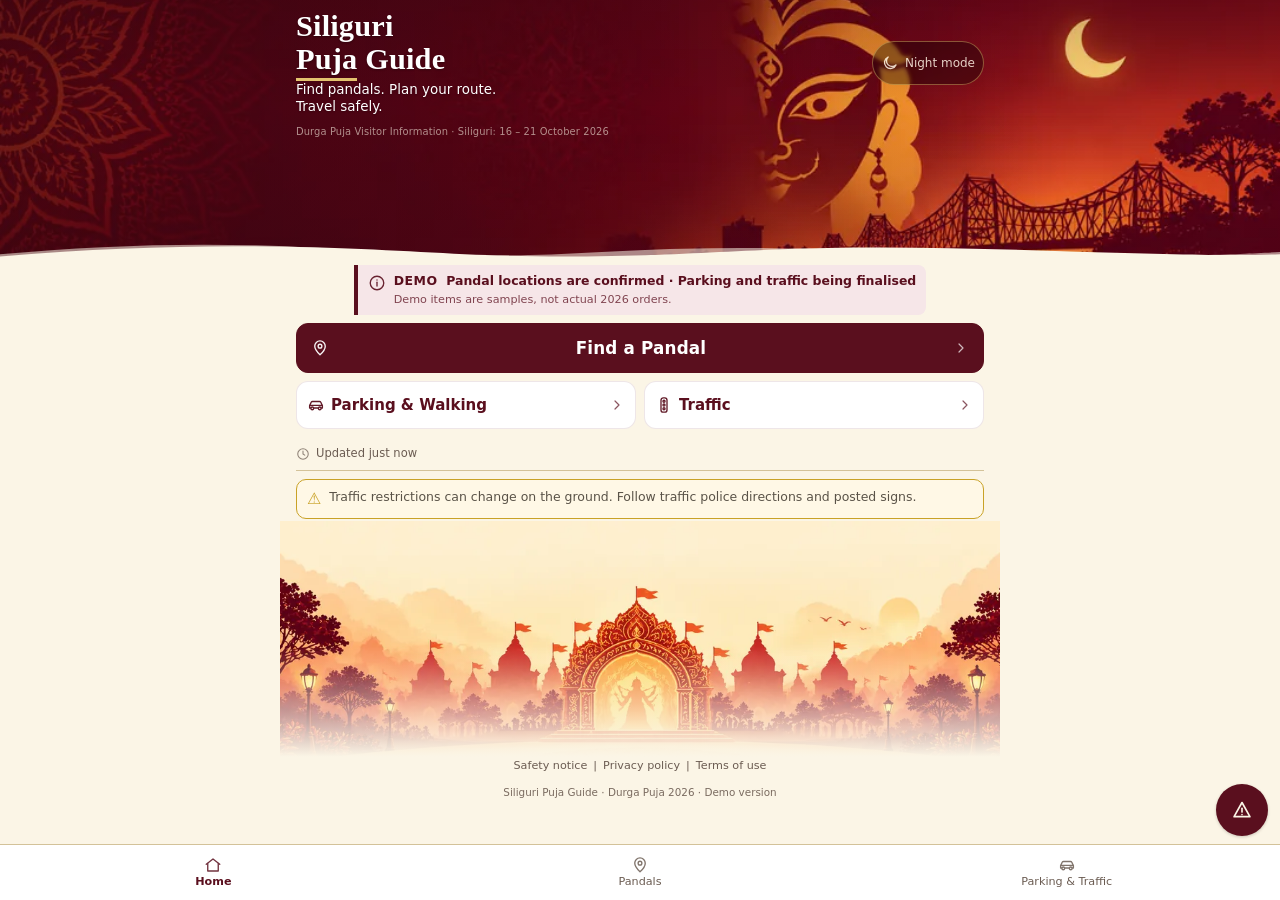
==== commit 6183502d: "refine(home): match mockup typography Title wraps Siliguri / Puja Guide with thicker gold underline;" ====
--- a/index.html
+++ b/index.html
@@ -46,7 +46,7 @@
   </div>
   <div class="wrap mast-inner">
     <a href="#/" class="brand" id="brand-link">
-      <span class="brand-name" id="brand-name">Siliguri <span class="brand-puja">Puja</span> Guide</span>
+      <span class="brand-name" id="brand-name">Siliguri<br><span class="brand-puja">Puja</span> Guide</span>
       <span class="brand-tag" id="brand-tag">Find pandals. Plan your route. Travel safely.</span>
     </a>
     <button type="button" class="theme-btn" id="theme-btn" aria-pressed="false" title="Night mode">
--- a/styles.css
+++ b/styles.css
@@ -38,7 +38,7 @@
   padding-left:env(safe-area-inset-left);padding-right:env(safe-area-inset-right);
 }
 body.has-chrome{padding-bottom:calc(var(--tabbar-h) + var(--sos-size) + 20px + env(safe-area-inset-bottom))}
-body.has-chrome:has(#view-home:not([hidden])){padding-bottom:calc(var(--tabbar-h) + var(--sos-size) + 12px + env(safe-area-inset-bottom))}
+body.has-chrome:has(#view-home:not([hidden])){padding-bottom:calc(var(--tabbar-h) + env(safe-area-inset-bottom))}
 [hidden]{display:none!important}
 .wrap{max-width:720px;margin:0 auto;padding:0 16px}
 .sr-only{position:absolute!important;width:1px;height:1px;overflow:hidden;clip:rect(0 0 0 0);white-space:nowrap}
@@ -60,7 +60,9 @@
 .mast-festive{
   position:relative;overflow:hidden;
   background:#5a0f1e; /* fallback while banner loads */
-  padding:calc(8px + env(safe-area-inset-top)) 0 18px;
+  padding:calc(10px + env(safe-area-inset-top)) 0 20px;
+  /* Mockup header ~24% — fills cream that would otherwise sit under safety */
+  min-height:clamp(160px,24dvh,230px);
 }
 /* Full banner art (Durga/mandala/bridge); left scrim keeps title readable */
 .mast-festive .mast-art{
@@ -82,15 +84,19 @@
 .mast-festive .mast-wave svg{display:block;width:100%;height:20px}
 .mast-festive .mast-inner,.mast-festive .mast-meta,.mast-festive .idstrip{position:relative;z-index:2}
 .mast-festive .brand-name{
-  font-size:clamp(1.22rem,5.2vw,1.48rem);letter-spacing:.01em;
+  display:block;font-family:var(--serif);font-size:clamp(1.55rem,6.8vw,1.9rem);font-weight:700;
+  line-height:1.08;letter-spacing:.005em;color:#fff;
   text-shadow:0 1px 2px rgba(0,0,0,.35);
 }
 .mast-festive .brand-puja{
-  position:relative;display:inline;
-  background:linear-gradient(90deg,transparent 4%,var(--head-gold) 4%,var(--head-gold) 96%,transparent 96%) bottom / 100% 2px no-repeat;
-  padding-bottom:3px;
-}
-.mast-festive .brand-tag{font-family:var(--sans);font-style:normal;font-size:.78rem;color:rgba(251,245,230,.92);opacity:1;text-shadow:0 1px 2px rgba(0,0,0,.3)}
+  position:relative;display:inline;padding-bottom:2px;
+  border-bottom:3px solid var(--head-gold);
+  box-decoration-break:clone;-webkit-box-decoration-break:clone;
+}
+.mast-festive .brand-tag{
+  font-family:var(--sans);font-style:normal;font-weight:500;font-size:.84rem;line-height:1.3;
+  color:#fff;opacity:1;text-shadow:0 1px 2px rgba(0,0,0,.28);max-width:15.5em;
+}
 .mast-festive .theme-btn{position:relative;z-index:3;background:rgba(0,0,0,.4);border-color:rgba(227,195,111,.5);backdrop-filter:blur(2px)}
 html[data-theme="dark"] .mast-festive{background:#24060c}
 html[data-theme="dark"] .mast-festive .mast-art{opacity:.72;filter:brightness(.72) saturate(.85)}
@@ -100,7 +106,7 @@
     linear-gradient(180deg,rgba(20,3,8,.25) 0%,transparent 45%,rgba(20,3,8,.2) 100%);
 }
 .mast-inner{display:flex;align-items:center;justify-content:space-between;gap:8px}
-.brand{display:flex;flex-direction:column;gap:6px;text-decoration:none;color:inherit;min-width:0;flex:1;max-width:62%}
+.brand{display:flex;flex-direction:column;gap:5px;text-decoration:none;color:inherit;min-width:0;flex:1;max-width:72%}
 .brand-name{font-family:var(--serif);font-size:clamp(1.12rem,4.6vw,1.38rem);font-weight:700;line-height:1.15;color:var(--head-ink)}
 .brand-tag{font-family:var(--serif);font-style:italic;font-size:.8rem;font-weight:400;color:var(--head-gold);line-height:1.25;opacity:.92}
 .theme-btn{
@@ -119,6 +125,11 @@
 .descriptor{margin:0;font-family:var(--sans);font-size:.7rem;font-weight:400;letter-spacing:0;text-transform:none;color:rgba(251,245,230,.72);line-height:inherit}
 .dates{margin:0;font-family:var(--sans);font-size:.7rem;font-weight:400;color:rgba(251,245,230,.62);line-height:inherit}
 .dates::before{content:" \00B7 ";opacity:.75}
+.mast-festive .mast-meta{margin-top:10px}
+.mast-festive .descriptor,.mast-festive .dates{
+  font-size:.62rem;font-weight:400;color:rgba(251,245,230,.58);letter-spacing:.01em;
+}
+.mast-festive .dates::before{content:": ";opacity:.85}
 .idstrip{margin-top:10px;padding-top:8px;border-top:1px solid rgba(255,255,255,.12);display:flex;flex-direction:column;align-items:center;gap:6px}
 .idstrip-logos{display:flex;align-items:center;justify-content:center;gap:16px;flex-wrap:wrap}
 .idstrip-logos img{height:32px;width:auto;max-width:96px;object-fit:contain}
@@ -136,18 +147,18 @@
 .banner-demo-row{display:flex;gap:8px;align-items:flex-start}
 .banner-info-ic{width:18px;height:18px;flex:none;margin-top:1px;opacity:.9}
 .banner-demo-text{min-width:0;flex:1}
-.banner-demo .banner-demo-main{margin:0;font-size:.76rem;font-weight:500;line-height:1.3}
+.banner-demo .banner-demo-main{margin:0;font-family:var(--sans);font-size:.78rem;font-weight:600;line-height:1.35;color:var(--demo-ink)}
 .banner-demo .banner-demo-main .demo-badge,.banner-demo .banner-demo-main strong{
-  display:inline-block;font-weight:700;letter-spacing:.04em;margin-right:.4em;
-  padding:1px 6px;border-radius:4px;background:var(--accent);color:var(--on-accent);font-size:.68rem;vertical-align:middle;
-}
-.banner-demo .banner-demo-sub{margin:3px 0 0;font-size:.68rem;font-weight:400;line-height:1.3;opacity:.85}
+  display:inline;font-weight:800;letter-spacing:.04em;margin-right:.35em;
+  padding:0;border-radius:0;background:transparent;color:var(--demo-ink);font-size:inherit;vertical-align:baseline;
+}
+.banner-demo .banner-demo-sub{margin:3px 0 0;font-family:var(--sans);font-size:.7rem;font-weight:400;line-height:1.3;color:var(--demo-ink);opacity:.75}
 .banner button{margin-left:auto;flex:none}
 
 /* ----- views ----- */
 main.wrap{padding-top:8px;padding-bottom:16px}
 /* Home: demo→CTA gap owned by #view-home .bigactions margin-top */
-body:has(#view-home:not([hidden])) main.wrap{padding-top:0;padding-bottom:8px}
+body:has(#view-home:not([hidden])) main.wrap{padding-top:0;padding-bottom:0}
 .view-head{margin-bottom:14px}
 .view-head h1{font-size:1.45rem}
 .lede{margin:0;color:var(--muted);font-size:.95rem}
@@ -161,10 +172,16 @@
 #view-home{padding-top:0}
 .view-home-festive{display:flex;flex-direction:column;min-height:0;flex:1 1 auto}
 .bigactions{display:flex;flex-direction:column;gap:8px;margin:6px 0 8px}
-#view-home .bigactions{gap:8px;margin:10px 0 12px}
-#view-home .bigbtn-primary{min-height:48px;padding:10px 12px;font-size:.98rem}
+#view-home .bigactions{gap:8px;margin:8px 0 8px}
+#view-home .bigbtn-primary{
+  min-height:50px;padding:12px 14px;font-family:var(--sans);font-size:1.05rem;font-weight:600;
+  color:#fff;letter-spacing:.01em;
+}
 #view-home .bigrow{gap:8px}
-#view-home .bigrow .bigbtn,#view-home .bigrow .bigbtn-secondary{min-height:46px;padding:8px 8px;font-size:15px}
+#view-home .bigrow .bigbtn,#view-home .bigrow .bigbtn-secondary{
+  min-height:48px;padding:10px 10px;font-family:var(--sans);font-size:15px;font-weight:600;color:#5a0f1e;
+  background:#fff;border:1px solid rgba(90,15,30,.1);
+}
 .bigbtn{
   display:flex;align-items:center;justify-content:center;gap:8px;
   min-height:52px;padding:12px 14px;border-radius:12px;
@@ -191,6 +208,9 @@
 html[data-theme="dark"] .bigrow .bigbtn,html[data-theme="dark"] .bigrow .bigbtn-secondary{
   background:rgba(251,245,230,.08);border-color:rgba(248,239,222,.12);color:var(--head-ink);
 }
+html[data-theme="dark"] #view-home .bigrow .bigbtn,html[data-theme="dark"] #view-home .bigrow .bigbtn-secondary{
+  background:rgba(251,245,230,.1);color:#f8efde;border-color:rgba(248,239,222,.18);
+}
 .bigrow .bt{white-space:nowrap;flex:1}
 @media(max-width:359px){.bigrow .bigbtn{gap:4px;padding:10px 6px}.bigrow .bi{width:16px;height:16px}.bigrow .chev{display:none}}
 .freshness{margin:0;font-family:var(--sans);font-size:.75rem;font-weight:400;color:var(--muted);display:inline-flex;align-items:center;gap:6px}
@@ -198,10 +218,13 @@
 .freshness[data-level="stale"],.freshness[data-level="old"],.freshness[data-level="none"]{color:var(--warn-ink);font-weight:500}
 /* Updated between thin rules */
 #view-home .freshness-row{
-  display:flex;justify-content:center;align-items:center;margin:2px 0 10px;padding:7px 0;
-  border-top:1px solid var(--line);border-bottom:1px solid var(--line);
-}
-#view-home .freshness{margin:0}
+  display:flex;justify-content:flex-start;align-items:center;margin:2px 0 8px;padding:6px 0 8px;
+  border-top:0;border-bottom:1px solid var(--line);
+}
+#view-home .freshness{
+  margin:0;font-family:var(--sans);font-size:.72rem;font-weight:400;color:#6b5c52;
+}
+html[data-theme="dark"] #view-home .freshness{color:var(--muted)}
 .warn-card{
   display:flex;gap:10px;align-items:flex-start;padding:12px 14px;border-radius:10px;
   background:var(--warn-bg);color:var(--warn-ink);border:1px solid var(--warn-bd);font-size:.9rem;
@@ -211,39 +234,42 @@
 /* Home caution: light yellow gold-border box (mockup) */
 #view-home .warn-card,#view-home .warn-card-home{
   display:flex;gap:8px;align-items:flex-start;padding:8px 10px;margin:0;
-  background:#fff8e6;color:#3d2a00;border:1.5px solid #c9a227;border-radius:10px;
-  font-size:.75rem;line-height:1.35;font-weight:400;
-}
-#view-home .warn-card p{margin:0;color:#3d2a00}
-#view-home .warn-ic{font-size:1rem;flex:none;line-height:1.3;color:#c45a00}
+  background:#fff8e6;color:#5a5348;border:1.5px solid #c9a227;border-radius:10px;
+  font-family:var(--sans);font-size:.78rem;line-height:1.4;font-weight:400;
+}
+#view-home .warn-card p{margin:0;color:#5a5348}
+#view-home .warn-ic{font-size:1rem;flex:none;line-height:1.35;color:#c9a227}
 html[data-theme="dark"] #view-home .warn-card,html[data-theme="dark"] #view-home .warn-card-home{
   background:var(--warn-bg);color:var(--warn-ink);border-color:var(--warn-bd);
 }
 html[data-theme="dark"] #view-home .warn-card p{color:var(--warn-ink)}
-/* Bottom scene: real pandal gateway art (180–260px); cream fade; fills leftover only */
+/* Bottom scene: short real art (~160–200); grows into leftover; footer overlaid near nav */
 .home-scene{
-  position:relative;margin:8px -16px 0;flex:1 1 auto;min-height:0;max-height:min(240px,30dvh);
-  display:flex;align-items:flex-end;pointer-events:none;user-select:none;overflow:hidden;
-}
-.home-scene picture{display:block;width:100%;height:100%}
-.home-scene-img{
-  display:block;width:100%;height:100%;max-height:min(240px,30dvh);
-  object-fit:cover;object-position:center 42%;
+  position:relative;margin:2px -16px 0;flex:1 1 auto;min-height:160px;
+  /* Fill leftover under safety so footer sits on art; keep short (≤260) */
+  max-height:min(260px,32dvh);
+  pointer-events:none;user-select:none;overflow:hidden;
+}
+.home-scene picture,.home-scene-img{
+  display:block;width:100%;height:100%;object-fit:cover;object-position:center 38%;
 }
 .home-scene::after{
-  content:"";position:absolute;left:0;right:0;bottom:0;height:42%;pointer-events:none;z-index:1;
-  background:linear-gradient(to bottom,transparent 0%,var(--bg) 92%);
+  content:"";position:absolute;left:0;right:0;bottom:0;height:52%;pointer-events:none;z-index:1;
+  background:linear-gradient(to bottom,transparent 0%,var(--bg) 82%);
 }
 html[data-theme="dark"] .home-scene{opacity:.55;filter:brightness(.65) saturate(.8)}
 @media(max-height:700px){
-  .home-scene,.home-scene-img{max-height:min(180px,24dvh)}
+  .home-scene{min-height:148px;max-height:min(180px,28dvh)}
   #view-home .bigactions{margin:8px 0 10px}
-  .mast-festive{padding:calc(6px + env(safe-area-inset-top)) 0 14px}
-}
-body.has-chrome:has(#view-home:not([hidden])) #main{
-  flex:1 1 auto;min-height:0;display:flex;flex-direction:column;overflow:hidden;
-}
-body.has-chrome:has(#view-home:not([hidden])) #view-home{flex:1 1 auto;min-height:0;overflow:hidden}
+  .mast-festive{padding:calc(6px + env(safe-area-inset-top)) 0 14px;min-height:clamp(130px,20dvh,160px)}
+}
+@media(min-height:800px){
+  .mast-festive{min-height:clamp(190px,26dvh,250px)}
+}
+@media(min-height:900px){
+  .mast-festive{min-height:clamp(230px,29dvh,280px)}
+  .home-scene{max-height:min(260px,30dvh)}
+}
 
 /* ----- search / lists ----- */
 .search{
@@ -333,16 +359,42 @@
   display:flex;flex-wrap:wrap;justify-content:center;gap:6px;align-items:center;
   padding:2px 16px;font-size:.75rem;font-weight:400;
 }
-/* Home: compact first viewport — 100dvh, no long scroll for footer */
+/* Home: mockup-tight — scene under safety, footer on art near nav, no scroll */
 body.has-chrome:has(#view-home:not([hidden])){
-  display:flex;flex-direction:column;height:100dvh;max-height:100dvh;min-height:100dvh;overflow:hidden;
-}
-body.has-chrome:has(#view-home:not([hidden])) .footlinks{margin-top:-18px;flex:none;position:relative;z-index:2;padding-top:4px;padding-bottom:2px}
-body.has-chrome:has(#view-home:not([hidden])) .foot{flex:none}
-body.has-chrome:has(#view-home:not([hidden])) .banners{flex:none;padding-top:6px}
+  display:flex;flex-direction:column;justify-content:flex-start;
+  height:100dvh;max-height:100dvh;min-height:100dvh;overflow:hidden;
+  position:relative;
+}
 body.has-chrome:has(#view-home:not([hidden])) .mast{flex:none}
+body.has-chrome:has(#view-home:not([hidden])) .banners{flex:none;padding-top:4px}
+body.has-chrome:has(#view-home:not([hidden])) #main{
+  flex:1 1 auto;min-height:0;display:flex;flex-direction:column;
+}
+body.has-chrome:has(#view-home:not([hidden])) #view-home{
+  flex:1 1 auto;min-height:0;display:flex;flex-direction:column;
+}
+/* Absolute footer sits in lower decorative area above tabbar */
+body.has-chrome:has(#view-home:not([hidden])) .footlinks{
+  position:absolute;left:0;right:0;z-index:2;margin:0;padding:0 16px;
+  /* Sit in scene cream just above tabbar (higher = more overlap into short scene) */
+  bottom:calc(var(--tabbar-h) + var(--sos-size) + 12px + env(safe-area-inset-bottom));
+}
+body.has-chrome:has(#view-home:not([hidden])) .foot{
+  position:absolute;left:0;right:0;z-index:2;margin:0;padding:0;
+  bottom:calc(var(--tabbar-h) + var(--sos-size) - 8px + env(safe-area-inset-bottom));
+}
 
 .footlinks a{color:var(--muted);min-height:36px;display:inline-flex;align-items:center;text-decoration:none}
+body.has-chrome:has(#view-home:not([hidden])) .footlinks{
+  font-family:var(--sans);font-size:.7rem;font-weight:400;color:#6b5c52;
+}
+body.has-chrome:has(#view-home:not([hidden])) .footlinks a{min-height:28px;color:#6b5c52}
+body.has-chrome:has(#view-home:not([hidden])) .foot{
+  font-family:var(--sans);font-size:.65rem;font-weight:400;color:#7a6b60;text-align:center;
+}
+html[data-theme="dark"] body.has-chrome:has(#view-home:not([hidden])) .footlinks,
+html[data-theme="dark"] body.has-chrome:has(#view-home:not([hidden])) .footlinks a,
+html[data-theme="dark"] body.has-chrome:has(#view-home:not([hidden])) .foot{color:var(--muted)}
 .foot{padding:0 0 6px;color:var(--muted);font-size:.7rem;text-align:center}
 .foot p{margin:0}
 .prose{font-size:.95rem;line-height:1.55}
@@ -359,11 +411,13 @@
   box-shadow:none;
 }
 .tabbar a{
-  flex:1;display:flex;flex-direction:column;align-items:center;justify-content:center;gap:1px;
-  min-height:44px;padding:4px 2px;text-decoration:none;color:var(--muted);
-  font:500 .65rem/1.1 var(--sans);border-radius:0;
-}
-.tabbar a[aria-current="page"]{color:var(--accent);font-weight:600}
+  flex:1;display:flex;flex-direction:column;align-items:center;justify-content:center;gap:2px;
+  min-height:44px;padding:4px 2px;text-decoration:none;color:#6b5c52;
+  font:500 .7rem/1.15 var(--sans);border-radius:0;
+}
+.tabbar a[aria-current="page"]{color:#5a0f1e;font-weight:600}
+html[data-theme="dark"] .tabbar a{color:var(--muted)}
+html[data-theme="dark"] .tabbar a[aria-current="page"]{color:var(--accent)}
 .tabbar .ti{width:18px;height:18px;opacity:.85}
 
 /* ----- SOS FAB — sits above tabbar, clear of content ----- */
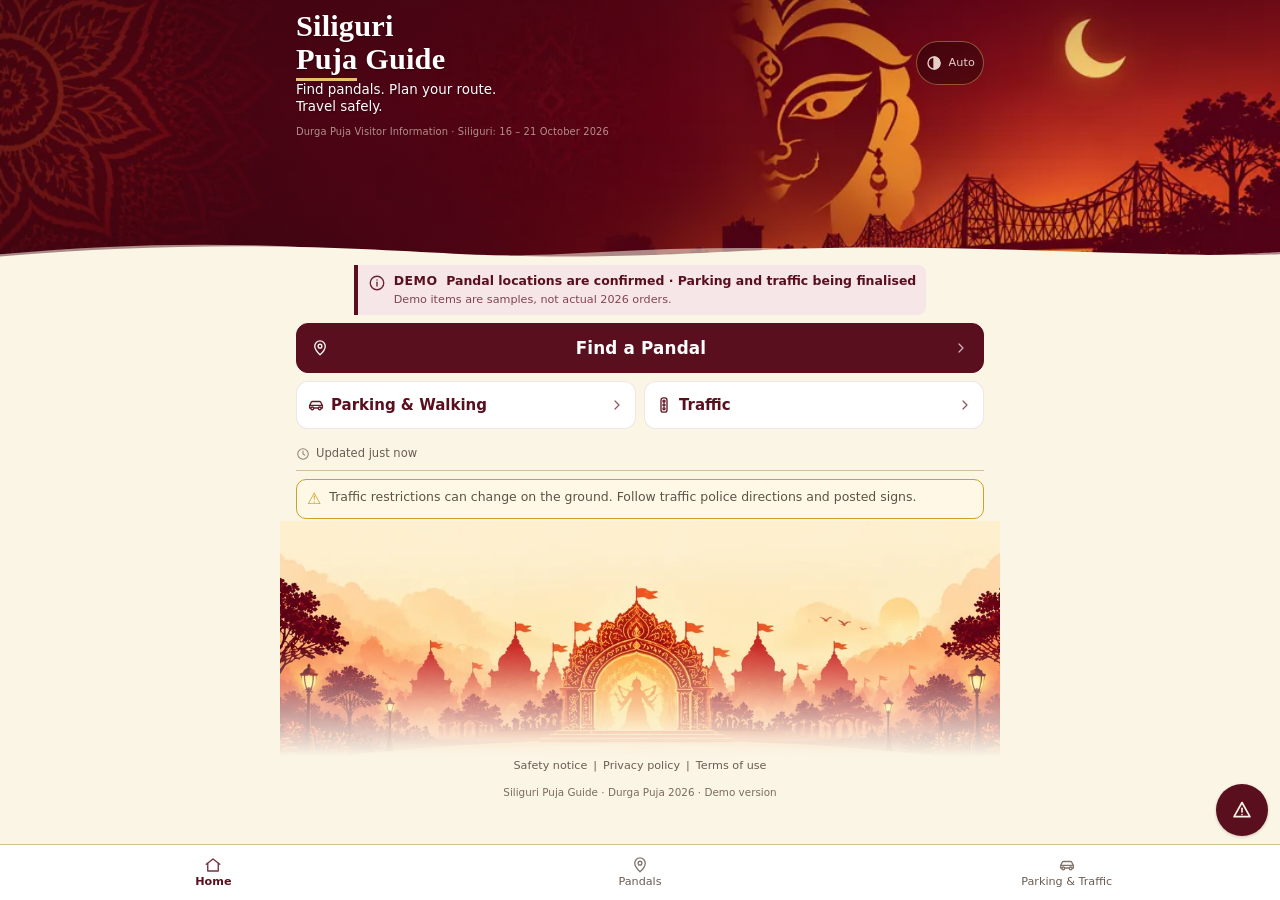
==== commit 3f2c7396: "feat(theme): follow phone theme by default; toggle cycles Auto → Light → Dark" ====
--- a/index.html
+++ b/index.html
@@ -30,8 +30,11 @@
   <symbol id="i-car" viewBox="0 0 24 24"><path d="M5 16H3.5v-3.2L5.6 8.4A2 2 0 0 1 7.4 7.3h9.2a2 2 0 0 1 1.8 1.1l2.1 4.4V16H19"/><path d="M9 16h6"/><path d="M4 12.5h16"/><circle cx="7" cy="16.5" r="1.8"/><circle cx="17" cy="16.5" r="1.8"/></symbol>
   <symbol id="i-traffic" viewBox="0 0 24 24"><rect x="8" y="2.5" width="8" height="19" rx="3"/><circle cx="12" cy="7" r="1.4"/><circle cx="12" cy="12" r="1.4"/><circle cx="12" cy="17" r="1.4"/></symbol>
   <symbol id="i-sos" viewBox="0 0 24 24"><path d="M12 3l9.5 17h-19z"/><path d="M12 10v4.5"/><path d="M12 17.5v.01"/></symbol>
+  <symbol id="i-auto" viewBox="0 0 24 24"><circle cx="12" cy="12" r="8"/><path d="M12 4a8 8 0 0 1 0 16z" fill="currentColor"/></symbol>
   <symbol id="i-moon" viewBox="0 0 24 24"><path d="M20 14.5A8 8 0 1 1 9.5 4a6.5 6.5 0 0 0 10.5 10.5z"/></symbol>
   <symbol id="i-sun" viewBox="0 0 24 24"><circle cx="12" cy="12" r="4"/><path d="M12 2v2M12 20v2M4.9 4.9l1.4 1.4M17.7 17.7l1.4 1.4M2 12h2M20 12h2M4.9 19.1l1.4-1.4M17.7 6.3l1.4-1.4"/></symbol>
+  <symbol id="i-download" viewBox="0 0 24 24"><path d="M12 4v11"/><path d="M7.5 10.5L12 15l4.5-4.5"/><path d="M5 19h14"/></symbol>
+  <symbol id="i-x" viewBox="0 0 24 24"><path d="M6 6l12 12M18 6L6 18"/></symbol>
   <symbol id="i-chev" viewBox="0 0 24 24"><path d="M9 6l6 6-6 6"/></symbol>
   <symbol id="i-clock" viewBox="0 0 24 24"><circle cx="12" cy="12" r="9"/><path d="M12 7v5l3 2"/></symbol>
   <symbol id="i-info" viewBox="0 0 24 24"><circle cx="12" cy="12" r="9"/><path d="M12 11v5"/><path d="M12 8v.01"/></symbol>
@@ -49,8 +52,8 @@
       <span class="brand-name" id="brand-name">Siliguri<br><span class="brand-puja">Puja</span> Guide</span>
       <span class="brand-tag" id="brand-tag">Find pandals. Plan your route. Travel safely.</span>
     </a>
-    <button type="button" class="theme-btn" id="theme-btn" aria-pressed="false" title="Night mode">
-      <svg class="ic ic-moon" aria-hidden="true" focusable="false"><use href="#i-moon"/></svg><svg class="ic ic-sun" aria-hidden="true" focusable="false"><use href="#i-sun"/></svg><span class="theme-lbl">Night mode</span>
+    <button type="button" class="theme-btn" id="theme-btn" aria-label="Theme: Auto (follows phone). Tap for Light" title="Theme: Auto (follows phone)">
+      <svg class="ic ic-auto" aria-hidden="true" focusable="false"><use href="#i-auto"/></svg><svg class="ic ic-moon" aria-hidden="true" focusable="false"><use href="#i-moon"/></svg><svg class="ic ic-sun" aria-hidden="true" focusable="false"><use href="#i-sun"/></svg><span class="theme-lbl">Auto</span>
     </button>
   </div>
   <div class="wrap mast-meta">
@@ -104,6 +107,15 @@
         <img class="home-scene-img" src="assets/illustrations/home-pandal-scene.png" alt="" width="1086" height="362" decoding="async">
       </picture>
     </div>
+    <aside class="install-card" id="install-card" role="region" aria-labelledby="install-card-title" hidden>
+      <span class="install-card-ic" aria-hidden="true"><svg class="ic" focusable="false"><use href="#i-download"/></svg></span>
+      <div class="install-card-body">
+        <p class="install-card-title" id="install-card-title">Install Siliguri Puja Guide</p>
+        <p class="install-card-text">Add it to your home screen for full-screen, offline use.</p>
+        <button type="button" class="install-card-btn" id="install-card-btn">Install app</button>
+      </div>
+      <button type="button" class="install-card-x" id="install-card-x" aria-label="Dismiss install card"><svg class="ic" aria-hidden="true" focusable="false"><use href="#i-x"/></svg></button>
+    </aside>
   </section>
 
   <!-- PANDALS: neighbourhood browse -->
@@ -219,7 +231,10 @@
   <a href="#/info/privacy">Privacy policy</a><span aria-hidden="true">|</span>
   <a href="#/info/terms">Terms of use</a>
 </nav>
-<footer class="foot"><div class="wrap"><p id="foot-line">Siliguri Puja Guide · Durga Puja 2026 · Demo version</p></div></footer>
+<footer class="foot"><div class="wrap foot-inner">
+  <button type="button" class="install-chip" id="install-btn" hidden>Install app</button>
+  <p id="foot-line">Siliguri Puja Guide · Durga Puja 2026 · Demo version</p>
+</div></footer>
 
 <nav class="tabbar" id="tabbar" aria-label="Sections" hidden>
   <a href="#/" data-tab="home"><svg class="ic ti" aria-hidden="true" focusable="false"><use href="#i-home"/></svg><span>Home</span></a>
--- a/styles.css
+++ b/styles.css
@@ -115,9 +115,10 @@
   background:rgba(0,0,0,.15);color:var(--head-ink);font:500 .75rem/1 var(--sans);cursor:pointer;flex:none;opacity:.85;
 }
 .theme-btn .ic{width:18px;height:18px}
-.theme-lbl{display:none}
-@media(min-width:600px){.theme-lbl{display:inline}}
-html[data-theme="dark"] .ic-moon,html:not([data-theme="dark"]) .ic-sun{display:none}
+.theme-lbl{display:inline;font-size:.7rem;letter-spacing:.01em}
+.theme-btn .ic-auto,.theme-btn .ic-moon,.theme-btn .ic-sun{display:none}
+html[data-theme-mode="auto"] .theme-btn .ic-auto,html[data-theme-mode="dark"] .theme-btn .ic-moon,html[data-theme-mode="light"] .theme-btn .ic-sun{display:inline}
+html:not([data-theme-mode]) .theme-btn .ic-auto{display:inline}
 /* icons: one small monochrome stroke set, always subordinate to the label */
 .sprite{position:absolute;width:0;height:0;overflow:hidden}
 .ic{width:1.15em;height:1.15em;flex:none;fill:none;stroke:currentColor;stroke-width:1.8;stroke-linecap:round;stroke-linejoin:round}
@@ -359,6 +360,21 @@
   display:flex;flex-wrap:wrap;justify-content:center;gap:6px;align-items:center;
   padding:2px 16px;font-size:.75rem;font-weight:400;
 }
+
+/* PWA install — compact chip in footer; only when beforeinstallprompt fired */
+.foot-inner{display:flex;flex-direction:column;align-items:center;gap:6px}
+.install-chip{
+  display:inline-flex;align-items:center;justify-content:center;gap:6px;
+  min-height:36px;padding:6px 14px;border-radius:999px;
+  border:1px solid var(--line);background:var(--card);color:var(--accent);
+  font:600 .78rem/1.2 var(--sans);cursor:pointer;
+  box-shadow:0 1px 2px rgba(42,26,22,.06);
+}
+.install-chip:hover{background:var(--surface-2)}
+.install-chip:focus-visible{outline:3px solid var(--focus);outline-offset:2px}
+.install-chip[hidden]{display:none!important}
+html[data-theme="dark"] .install-chip{background:var(--card);border-color:var(--line);color:var(--gold-l)}
+
 /* Home: mockup-tight — scene under safety, footer on art near nav, no scroll */
 body.has-chrome:has(#view-home:not([hidden])){
   display:flex;flex-direction:column;justify-content:flex-start;
@@ -538,3 +554,26 @@
 .card-list-compact .info-card{padding:10px 12px}
 .info-card-compact h3{font-size:.95rem}
 #panel-traffic .mapbox{margin-bottom:12px;min-height:180px}
+
+/* PWA install card on Home — overlays the decorative scene so Home never scrolls */
+.install-card{
+  position:fixed;z-index:960;left:calc(12px + env(safe-area-inset-left));right:calc(12px + env(safe-area-inset-right));
+  /* sits above the footer line + chip, below the warning card */
+  bottom:calc(var(--tabbar-h) + var(--sos-size) + 52px + env(safe-area-inset-bottom));
+  max-width:520px;margin:0 auto;display:flex;align-items:flex-start;gap:10px;
+  padding:8px 6px 8px 12px;border-radius:14px;
+  background:var(--surface);border:1px solid var(--gold);color:var(--ink);
+  box-shadow:0 6px 18px rgba(42,26,22,.22);
+}
+.install-card[hidden]{display:none!important}
+.install-card-ic{flex:none;width:36px;height:36px;border-radius:10px;display:flex;align-items:center;justify-content:center;background:var(--accent);color:var(--on-accent)}
+.install-card-ic .ic{width:20px;height:20px}
+.install-card-body{flex:1;min-width:0}
+.install-card-title{margin:0;font-family:var(--serif);font-weight:700;font-size:1rem;line-height:1.25;color:var(--accent)}
+.install-card-text{margin:2px 0 6px;font-size:.875rem;line-height:1.3;color:var(--muted)}
+.install-card-btn{min-height:44px;padding:0 18px;border-radius:999px;border:0;background:var(--accent);color:var(--on-accent);font:inherit;font-weight:700;cursor:pointer}
+.install-card-x{flex:none;width:44px;height:44px;margin:-6px -2px 0 0;border:0;background:transparent;color:var(--muted);border-radius:50%;display:flex;align-items:center;justify-content:center;cursor:pointer}
+.install-card-x .ic{width:20px;height:20px}
+.install-card-btn:focus-visible,.install-card-x:focus-visible{outline:3px solid var(--focus);outline-offset:2px}
+html[data-theme="dark"] .install-card{background:var(--card);border-color:var(--gold-l);box-shadow:0 6px 18px rgba(0,0,0,.5)}
+html[data-theme="dark"] .install-card-title{color:var(--gold-l)}
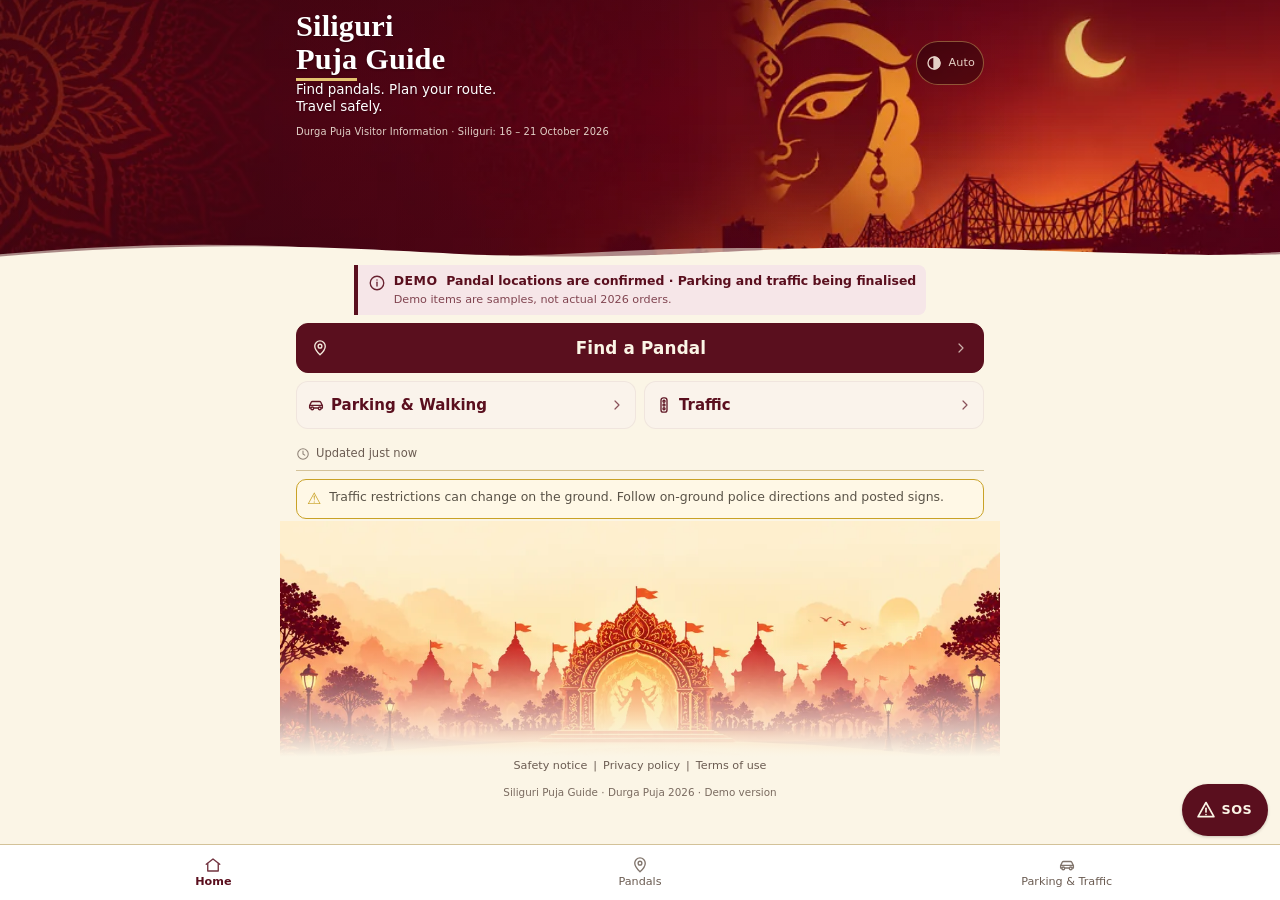
==== commit e5e30f86: "fix(design): address top 5 findings from design review 1. DEMO traffic data no longer shares a list/" ====
--- a/index.html
+++ b/index.html
@@ -99,7 +99,7 @@
     </div>
     <aside class="warn-card warn-card-home" role="note">
       <span class="warn-ic" aria-hidden="true">&#9888;</span>
-      <p>Traffic restrictions can change on the ground. Follow traffic police directions and posted signs.</p>
+      <p id="home-warn-text">Traffic restrictions can change on the ground. Follow on-ground police directions and posted signs.</p>
     </aside>
     <div class="home-scene" aria-hidden="true">
       <picture>
@@ -189,17 +189,28 @@
       <h2 class="sec">Control points</h2>
       <ul class="card-list card-list-compact" id="traffic-controls"></ul>
       <p class="empty" id="traffic-controls-empty" hidden>No control points published yet.</p>
-      <h2 class="sec">Sample (DEMO)</h2>
-      <div class="timecheck">
-        <label>Date <input type="date" id="t-date"></label>
-        <label>Time <input type="time" id="t-time"></label>
-        <button type="button" class="btn" id="t-now">Use now</button>
-      </div>
+      <h2 class="sec">Active now</h2>
       <ul class="card-list" id="traffic-active"></ul>
-      <div class="clear-note" id="traffic-active-empty" hidden><p class="clear-h"><span aria-hidden="true">✓</span> No DEMO sample active for the selected time</p><p class="muted small">DEMO items are samples only — not actual 2026 orders.</p></div>
-      <div id="traffic-upcoming-wrap" hidden>
-        <h2 class="sec">Upcoming DEMO</h2>
-        <ul class="card-list" id="traffic-upcoming"></ul>
+      <p class="empty" id="traffic-active-empty" hidden>No published 2026 traffic restriction is active right now.</p>
+      <div id="traffic-real-upcoming-wrap" hidden>
+        <h2 class="sec">Upcoming</h2>
+        <ul class="card-list" id="traffic-real-upcoming"></ul>
+      </div>
+
+      <div class="demo-block" id="demo-traffic-block">
+        <h2 class="sec">Sample scenario (DEMO)</h2>
+        <p class="demo-block-sub">For demonstration only — not real 2026 traffic data. Pick a date/time to preview how an active restriction will look once real ones are published.</p>
+        <div class="timecheck">
+          <label>Date <input type="date" id="t-date"></label>
+          <label>Time <input type="time" id="t-time"></label>
+          <button type="button" class="btn" id="t-now">Use now</button>
+        </div>
+        <ul class="card-list" id="traffic-demo"></ul>
+        <div class="clear-note" id="traffic-demo-empty" hidden><p class="clear-h"><span aria-hidden="true">✓</span> No DEMO sample active for the selected time</p><p class="muted small">DEMO items are samples only — not actual 2026 orders.</p></div>
+        <div id="traffic-upcoming-wrap" hidden>
+          <h2 class="sec">Upcoming (sample)</h2>
+          <ul class="card-list" id="traffic-upcoming"></ul>
+        </div>
       </div>
     </div>
   </section>
@@ -242,8 +253,8 @@
   <a href="#/parking" data-tab="parking"><svg class="ic ti" aria-hidden="true" focusable="false"><use href="#i-car"/></svg><span>Parking &amp; Traffic</span></a>
 </nav>
 
-<button type="button" class="sos-fab" id="sos-fab" aria-haspopup="dialog" aria-controls="sos-sheet" aria-expanded="false" title="Need help?" hidden>
-  <svg class="ic" aria-hidden="true" focusable="false"><use href="#i-sos"/></svg><span class="sr-only">Need help? Emergency and police assistance</span>
+<button type="button" class="sos-fab" id="sos-fab" aria-haspopup="dialog" aria-controls="sos-sheet" aria-expanded="false" aria-label="SOS — Need help? Emergency and police assistance" title="Need help?" hidden>
+  <svg class="ic" aria-hidden="true" focusable="false"><use href="#i-sos"/></svg><span class="sos-fab-lbl" aria-hidden="true">SOS</span>
 </button>
 
 <dialog class="sheet" id="sos-sheet" aria-labelledby="sos-title">
@@ -262,7 +273,7 @@
       <h2 id="nav-title">Open directions?</h2>
       <button type="submit" class="sheet-close" value="close" aria-label="Close">×</button>
     </header>
-    <p class="sheet-warn">Google Maps may not reflect temporary Puja traffic restrictions or pedestrian arrangements. Follow Police directions and posted signs.</p>
+    <p class="sheet-warn" id="nav-warn-text">Google Maps may not reflect temporary Puja traffic restrictions or pedestrian arrangements. Follow on-ground police directions and posted signs.</p>
     <div class="sheet-actions">
       <a class="btn btn-primary" id="nav-go" href="#" target="_blank" rel="noopener">Open Google Maps</a>
       <button type="submit" class="btn" value="cancel">Cancel</button>
--- a/styles.css
+++ b/styles.css
@@ -11,6 +11,8 @@
   --ok-bg:#e4efe7; --ok-ink:#173f2b; --ok-bd:#2f5a43;
   --input-bg:#fff; --input-bd:#6f5f52;
   --mk-pandal:#5a0f1e; --mk-park:#2f5a43; --mk-fac:#6b4f0e; --mk-pab:#1e4a6b; --mk-hosp:#6b4f0e; --mk-traf:#8c1c2c; --mk-ctrl:#c9a227;
+  --cta-bg:#5a0f1e; --cta-ink:#fbf5e6; --cta-border:#5a0f1e;
+  --cta2-bg:#faf3eb; --cta2-ink:#5a0f1e; --cta2-border:rgba(90,15,30,.06);
   --tabbar-h:56px; --sos-size:52px;
   --sans:system-ui,-apple-system,"Segoe UI",Roboto,"Helvetica Neue",Arial,sans-serif;
   --serif:Georgia,"Times New Roman",serif;
@@ -28,6 +30,8 @@
   --ok-bg:#17382a; --ok-ink:#d6f5e2; --ok-bd:#7fd0a0;
   --input-bg:#150709; --input-bd:#c9b79f;
   --mk-pandal:#e3c36f; --mk-park:#3f8a63; --mk-fac:#b08a2e; --mk-pab:#6fa0c4; --mk-hosp:#b08a2e; --mk-traf:#c4344a; --mk-ctrl:#e3c36f;
+  --cta-bg:#5a0f1e; --cta-ink:#fbf5e6; --cta-border:#7a1830;
+  --cta2-bg:rgba(251,245,230,.1); --cta2-ink:#f8efde; --cta2-border:rgba(248,239,222,.18);
   color-scheme:dark;
 }
 *{box-sizing:border-box}
@@ -128,7 +132,9 @@
 .dates::before{content:" \00B7 ";opacity:.75}
 .mast-festive .mast-meta{margin-top:10px}
 .mast-festive .descriptor,.mast-festive .dates{
-  font-size:.62rem;font-weight:400;color:rgba(251,245,230,.58);letter-spacing:.01em;
+  /* .58 opacity measured below 4.5:1 against brighter patches of the banner photo
+     (worst case ~4.49:1); .85 keeps >=7:1 across the sampled region. */
+  font-size:.62rem;font-weight:400;color:rgba(251,245,230,.85);letter-spacing:.01em;
 }
 .mast-festive .dates::before{content:": ";opacity:.85}
 .idstrip{margin-top:10px;padding-top:8px;border-top:1px solid rgba(255,255,255,.12);display:flex;flex-direction:column;align-items:center;gap:6px}
@@ -176,12 +182,12 @@
 #view-home .bigactions{gap:8px;margin:8px 0 8px}
 #view-home .bigbtn-primary{
   min-height:50px;padding:12px 14px;font-family:var(--sans);font-size:1.05rem;font-weight:600;
-  color:#fff;letter-spacing:.01em;
+  color:var(--cta-ink);letter-spacing:.01em;
 }
 #view-home .bigrow{gap:8px}
 #view-home .bigrow .bigbtn,#view-home .bigrow .bigbtn-secondary{
-  min-height:48px;padding:10px 10px;font-family:var(--sans);font-size:15px;font-weight:600;color:#5a0f1e;
-  background:#fff;border:1px solid rgba(90,15,30,.1);
+  min-height:48px;padding:10px 10px;font-family:var(--sans);font-size:15px;font-weight:600;color:var(--cta2-ink);
+  background:var(--cta2-bg);border:1px solid var(--cta2-border);
 }
 .bigbtn{
   display:flex;align-items:center;justify-content:center;gap:8px;
@@ -191,26 +197,21 @@
   box-shadow:none;
 }
 .bigbtn-primary{
-  background:#5a0f1e;color:#fbf5e6;border-color:#5a0f1e;
+  background:var(--cta-bg);color:var(--cta-ink);border-color:var(--cta-border);
   min-height:56px;font-size:1.02rem;font-weight:650;justify-content:flex-start;
 }
 .bigbtn-primary .bt{flex:1;text-align:center}
 .bigbtn-primary .chev{margin-left:auto;opacity:.9;width:18px;height:18px}
-html[data-theme="dark"] .bigbtn-primary{background:#5a0f1e;color:#fbf5e6;border-color:#7a1830}
 .bigrow{display:grid;grid-template-columns:1fr 1fr;gap:10px}
 .bigbtn .bi{width:18px;height:18px;opacity:.95;flex:none}
 .bigbtn .chev{width:16px;height:16px;flex:none;opacity:.7;margin-left:auto}
-/* secondary: pink-tinted equal cards with chevron */
+/* secondary: pink-tinted equal cards with chevron. Colors come from --cta2-*
+   (see :root / html[data-theme="dark"]), so dark mode never needs its own
+   hand-written override here. */
 .bigrow .bigbtn,.bigrow .bigbtn-secondary{
   flex-direction:row;gap:6px;padding:10px 10px;text-align:left;min-height:52px;font-size:15px;font-weight:600;
-  background:#faf3eb;border:1px solid rgba(90,15,30,.06);color:#5a0f1e;justify-content:flex-start;
+  background:var(--cta2-bg);border:1px solid var(--cta2-border);color:var(--cta2-ink);justify-content:flex-start;
   box-shadow:none;
-}
-html[data-theme="dark"] .bigrow .bigbtn,html[data-theme="dark"] .bigrow .bigbtn-secondary{
-  background:rgba(251,245,230,.08);border-color:rgba(248,239,222,.12);color:var(--head-ink);
-}
-html[data-theme="dark"] #view-home .bigrow .bigbtn,html[data-theme="dark"] #view-home .bigrow .bigbtn-secondary{
-  background:rgba(251,245,230,.1);color:#f8efde;border-color:rgba(248,239,222,.18);
 }
 .bigrow .bt{white-space:nowrap;flex:1}
 @media(max-width:359px){.bigrow .bigbtn{gap:4px;padding:10px 6px}.bigrow .bi{width:16px;height:16px}.bigrow .chev{display:none}}
@@ -436,17 +437,21 @@
 html[data-theme="dark"] .tabbar a[aria-current="page"]{color:var(--accent)}
 .tabbar .ti{width:18px;height:18px;opacity:.85}
 
-/* ----- SOS FAB — sits above tabbar, clear of content ----- */
+/* ----- SOS FAB — sits above tabbar, clear of content -----
+   Pill shape with a visible "SOS" label next to the icon: the one control
+   that most needs to work at a glance, so it can't rely on an icon alone. */
 .sos-fab{
   position:fixed;z-index:950;
   right:calc(12px + env(safe-area-inset-right));
   bottom:calc(var(--tabbar-h) + 8px + env(safe-area-inset-bottom));
-  width:var(--sos-size);height:var(--sos-size);border-radius:50%;
+  min-height:var(--sos-size);height:var(--sos-size);min-width:var(--sos-size);
+  padding:0 16px 0 14px;border-radius:999px;
   border:0;background:var(--accent);color:var(--on-accent);
   cursor:pointer;box-shadow:0 1px 3px rgba(42,26,22,.22);
-  display:flex;align-items:center;justify-content:center;
-}
-.sos-fab .ic{width:20px;height:20px;stroke-width:2}
+  display:flex;align-items:center;justify-content:center;gap:6px;
+}
+.sos-fab .ic{width:20px;height:20px;stroke-width:2;flex:none}
+.sos-fab-lbl{font:800 .8rem/1 var(--sans);letter-spacing:.03em}
 .sos-fab[aria-expanded="true"]{outline:3px solid var(--gold-l)}
 
 /* ----- bottom sheets ----- */
@@ -555,6 +560,16 @@
 .info-card-compact h3{font-size:.95rem}
 #panel-traffic .mapbox{margin-bottom:12px;min-height:180px}
 
+/* DEMO sample block: a visibly separate container (not just a per-card badge),
+   so a skimming visitor can't mistake a sample scenario for a real one. */
+.demo-block{
+  margin:1.4em 0 0;padding:14px 14px 4px;border-radius:14px;
+  background:var(--demo-bg);border:1.5px dashed var(--demo-bd);
+}
+.demo-block .sec{color:var(--demo-ink);margin-top:0}
+.demo-block-sub{margin:-4px 0 10px;font-size:.8rem;line-height:1.4;color:var(--demo-ink);opacity:.85}
+.demo-block .card-list{margin-bottom:4px}
+
 /* PWA install card on Home — overlays the decorative scene so Home never scrolls */
 .install-card{
   position:fixed;z-index:960;left:calc(12px + env(safe-area-inset-left));right:calc(12px + env(safe-area-inset-right));
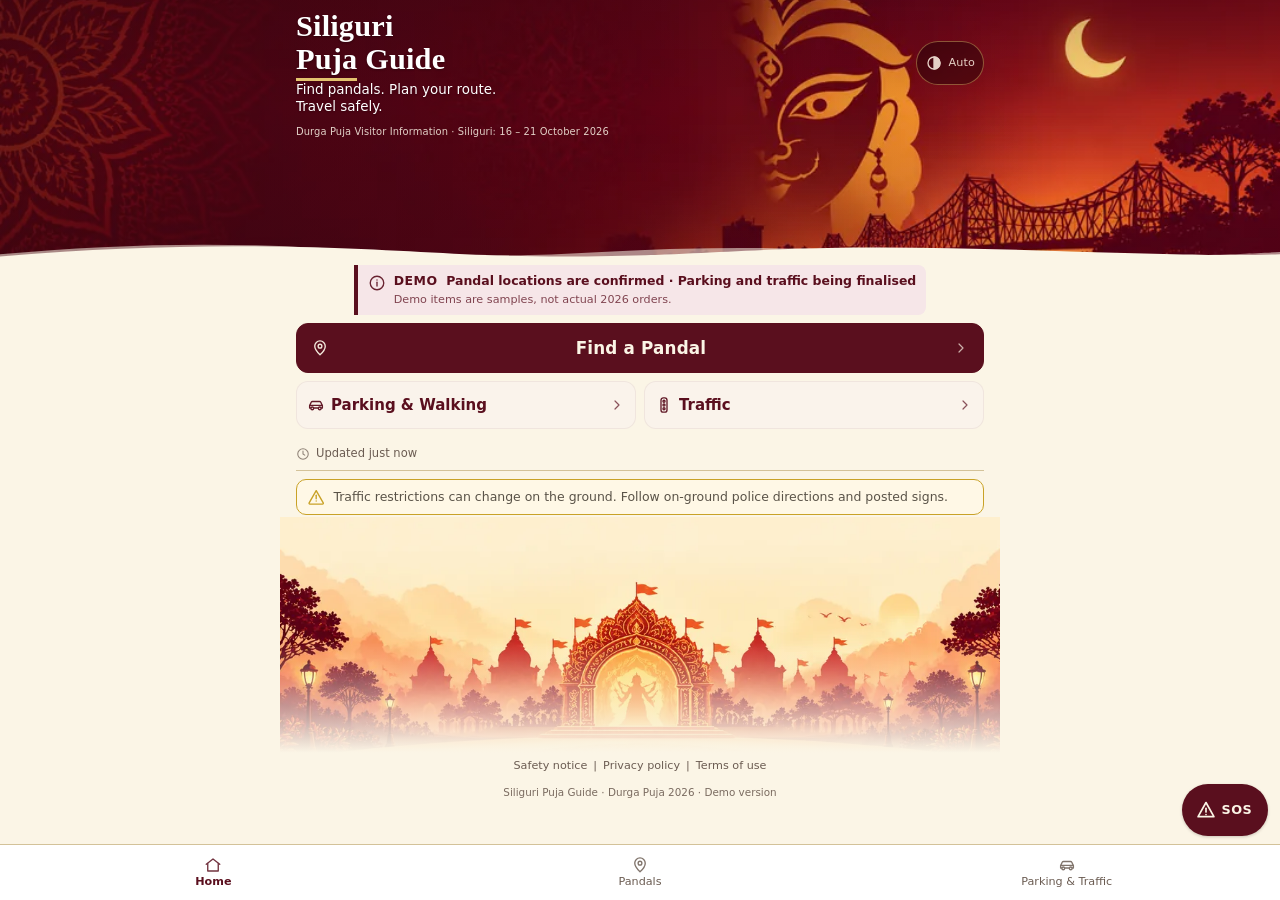
==== commit 50512ee8: "fix(design): address remaining 6 findings from design review - Icon system consistency: the warning " ====
--- a/index.html
+++ b/index.html
@@ -38,6 +38,7 @@
   <symbol id="i-chev" viewBox="0 0 24 24"><path d="M9 6l6 6-6 6"/></symbol>
   <symbol id="i-clock" viewBox="0 0 24 24"><circle cx="12" cy="12" r="9"/><path d="M12 7v5l3 2"/></symbol>
   <symbol id="i-info" viewBox="0 0 24 24"><circle cx="12" cy="12" r="9"/><path d="M12 11v5"/><path d="M12 8v.01"/></symbol>
+  <symbol id="i-warn" viewBox="0 0 24 24"><path d="M12 3.5l9.2 16a1 1 0 0 1-.87 1.5H3.67a1 1 0 0 1-.87-1.5z"/><path d="M12 9.5v4.5"/><path d="M12 17v.01"/></symbol>
 </svg>
 
 <header class="mast mast-festive" id="mast">
@@ -98,7 +99,7 @@
       <div class="freshness" id="home-fresh"></div>
     </div>
     <aside class="warn-card warn-card-home" role="note">
-      <span class="warn-ic" aria-hidden="true">&#9888;</span>
+      <svg class="ic warn-ic" aria-hidden="true" focusable="false"><use href="#i-warn"/></svg>
       <p id="home-warn-text">Traffic restrictions can change on the ground. Follow on-ground police directions and posted signs.</p>
     </aside>
     <div class="home-scene" aria-hidden="true">
@@ -261,7 +262,7 @@
   <form method="dialog" class="sheet-inner">
     <header class="sheet-head">
       <h2 id="sos-title">Need help?</h2>
-      <button type="submit" class="sheet-close" value="close" aria-label="Close">×</button>
+      <button type="submit" class="sheet-close" value="close" aria-label="Close"><svg class="ic" aria-hidden="true" focusable="false"><use href="#i-x"/></svg></button>
     </header>
     <ul class="sos-list" id="sos-list"></ul>
   </form>
@@ -271,7 +272,7 @@
   <form method="dialog" class="sheet-inner">
     <header class="sheet-head">
       <h2 id="nav-title">Open directions?</h2>
-      <button type="submit" class="sheet-close" value="close" aria-label="Close">×</button>
+      <button type="submit" class="sheet-close" value="close" aria-label="Close"><svg class="ic" aria-hidden="true" focusable="false"><use href="#i-x"/></svg></button>
     </header>
     <p class="sheet-warn" id="nav-warn-text">Google Maps may not reflect temporary Puja traffic restrictions or pedestrian arrangements. Follow on-ground police directions and posted signs.</p>
     <div class="sheet-actions">
--- a/styles.css
+++ b/styles.css
@@ -14,6 +14,12 @@
   --cta-bg:#5a0f1e; --cta-ink:#fbf5e6; --cta-border:#5a0f1e;
   --cta2-bg:#faf3eb; --cta2-ink:#5a0f1e; --cta2-border:rgba(90,15,30,.06);
   --tabbar-h:56px; --sos-size:52px;
+  /* Shared floor for everything stacked above the tabbar/SOS on the no-scroll
+     Home screen (footer links, footer line, install card). Each element adds
+     its own small offset on top of this one base instead of repeating the
+     full tabbar+SOS+safe-area formula — see the three "Absolute ... Home"
+     rules below and .install-card. */
+  --home-chrome-base:calc(var(--tabbar-h) + var(--sos-size) + env(safe-area-inset-bottom));
   --sans:system-ui,-apple-system,"Segoe UI",Roboto,"Helvetica Neue",Arial,sans-serif;
   --serif:Georgia,"Times New Roman",serif;
   color-scheme:light;
@@ -213,8 +219,13 @@
   background:var(--cta2-bg);border:1px solid var(--cta2-border);color:var(--cta2-ink);justify-content:flex-start;
   box-shadow:none;
 }
-.bigrow .bt{white-space:nowrap;flex:1}
-@media(max-width:359px){.bigrow .bigbtn{gap:4px;padding:10px 6px}.bigrow .bi{width:16px;height:16px}.bigrow .chev{display:none}}
+/* min-width:0 lets a flex/grid child shrink below its content's intrinsic
+   width so the label can truncate with an ellipsis instead of overflowing —
+   the chevron stays visible at every width rather than being hidden below
+   a fixed breakpoint. */
+.bigrow .bigbtn{min-width:0}
+.bigrow .bt{white-space:nowrap;flex:1;min-width:0;overflow:hidden;text-overflow:ellipsis}
+@media(max-width:359px){.bigrow .bigbtn{gap:4px;padding:10px 6px}.bigrow .bi{width:16px;height:16px}}
 .freshness{margin:0;font-family:var(--sans);font-size:.75rem;font-weight:400;color:var(--muted);display:inline-flex;align-items:center;gap:6px}
 .freshness-ic{width:14px;height:14px;opacity:.75}
 .freshness[data-level="stale"],.freshness[data-level="old"],.freshness[data-level="none"]{color:var(--warn-ink);font-weight:500}
@@ -306,10 +317,13 @@
   display:inline-flex;align-items:center;gap:4px;padding:2px 8px;border-radius:6px;
   font-size:.7rem;font-weight:700;letter-spacing:.03em;border:1px solid;
 }
-.badge-demo{background:var(--demo-bg);color:var(--demo-ink);border-color:var(--demo-bd)}
-.badge-pending,.badge-reference,.badge-unverified{background:var(--pend-bg);color:var(--pend-ink);border-color:var(--pend-bd)}
+/* Color alone (tan vs pink, both pale) reads too similarly at a skim; each
+   status group also gets a distinct border treatment so DEMO / pending /
+   confirmed are tellable apart by shape, not just hue. */
+.badge-demo{background:var(--demo-bg);color:var(--demo-ink);border-color:var(--demo-bd);border-style:dashed}
+.badge-pending,.badge-reference,.badge-unverified{background:var(--pend-bg);color:var(--pend-ink);border-color:var(--pend-bd);border-style:dotted}
 .badge-confirmed,.badge-mapped{background:var(--surface-2);color:var(--ink);border-color:var(--line)}
-.badge-approved,.badge-field{background:var(--ok-bg);color:var(--ok-ink);border-color:var(--ok-bd)}
+.badge-approved,.badge-field{background:var(--ok-bg);color:var(--ok-ink);border-color:var(--ok-bd);border-width:1.5px;font-weight:800}
 .badge-expired{background:var(--surface-2);color:var(--muted);border-color:var(--line)}
 
 /* ----- buttons ----- */
@@ -390,15 +404,18 @@
 body.has-chrome:has(#view-home:not([hidden])) #view-home{
   flex:1 1 auto;min-height:0;display:flex;flex-direction:column;
 }
-/* Absolute footer sits in lower decorative area above tabbar */
+/* Absolute footer sits in lower decorative area above tabbar.
+   Stacking order (bottom to top) off --home-chrome-base: .foot (-8px) sits
+   just under .footlinks (+12px) sits just under .install-card (+52px, see
+   .install-card below) — raise a number here to raise that element only,
+   without touching the shared base or the other two. */
 body.has-chrome:has(#view-home:not([hidden])) .footlinks{
   position:absolute;left:0;right:0;z-index:2;margin:0;padding:0 16px;
-  /* Sit in scene cream just above tabbar (higher = more overlap into short scene) */
-  bottom:calc(var(--tabbar-h) + var(--sos-size) + 12px + env(safe-area-inset-bottom));
+  bottom:calc(var(--home-chrome-base) + 12px);
 }
 body.has-chrome:has(#view-home:not([hidden])) .foot{
   position:absolute;left:0;right:0;z-index:2;margin:0;padding:0;
-  bottom:calc(var(--tabbar-h) + var(--sos-size) - 8px + env(safe-area-inset-bottom));
+  bottom:calc(var(--home-chrome-base) - 8px);
 }
 
 .footlinks a{color:var(--muted);min-height:36px;display:inline-flex;align-items:center;text-decoration:none}
@@ -472,8 +489,10 @@
 .sheet-head h2{margin:0;font-size:1.2rem}
 .sheet-close{
   width:44px;height:44px;border:0;border-radius:50%;background:var(--surface-2);
-  color:var(--ink);font-size:1.4rem;cursor:pointer;line-height:1;
-}
+  color:var(--ink);cursor:pointer;line-height:1;
+  display:flex;align-items:center;justify-content:center;
+}
+.sheet-close .ic{width:20px;height:20px}
 .sheet-warn{
   margin:0 0 14px;padding:12px;border-radius:12px;background:var(--warn-bg);
   color:var(--warn-ink);border:1px solid var(--warn-bd);font-size:.9rem;
@@ -573,8 +592,8 @@
 /* PWA install card on Home — overlays the decorative scene so Home never scrolls */
 .install-card{
   position:fixed;z-index:960;left:calc(12px + env(safe-area-inset-left));right:calc(12px + env(safe-area-inset-right));
-  /* sits above the footer line + chip, below the warning card */
-  bottom:calc(var(--tabbar-h) + var(--sos-size) + 52px + env(safe-area-inset-bottom));
+  /* sits above the footer line + chip (see --home-chrome-base), below the warning card */
+  bottom:calc(var(--home-chrome-base) + 52px);
   max-width:520px;margin:0 auto;display:flex;align-items:flex-start;gap:10px;
   padding:8px 6px 8px 12px;border-radius:14px;
   background:var(--surface);border:1px solid var(--gold);color:var(--ink);
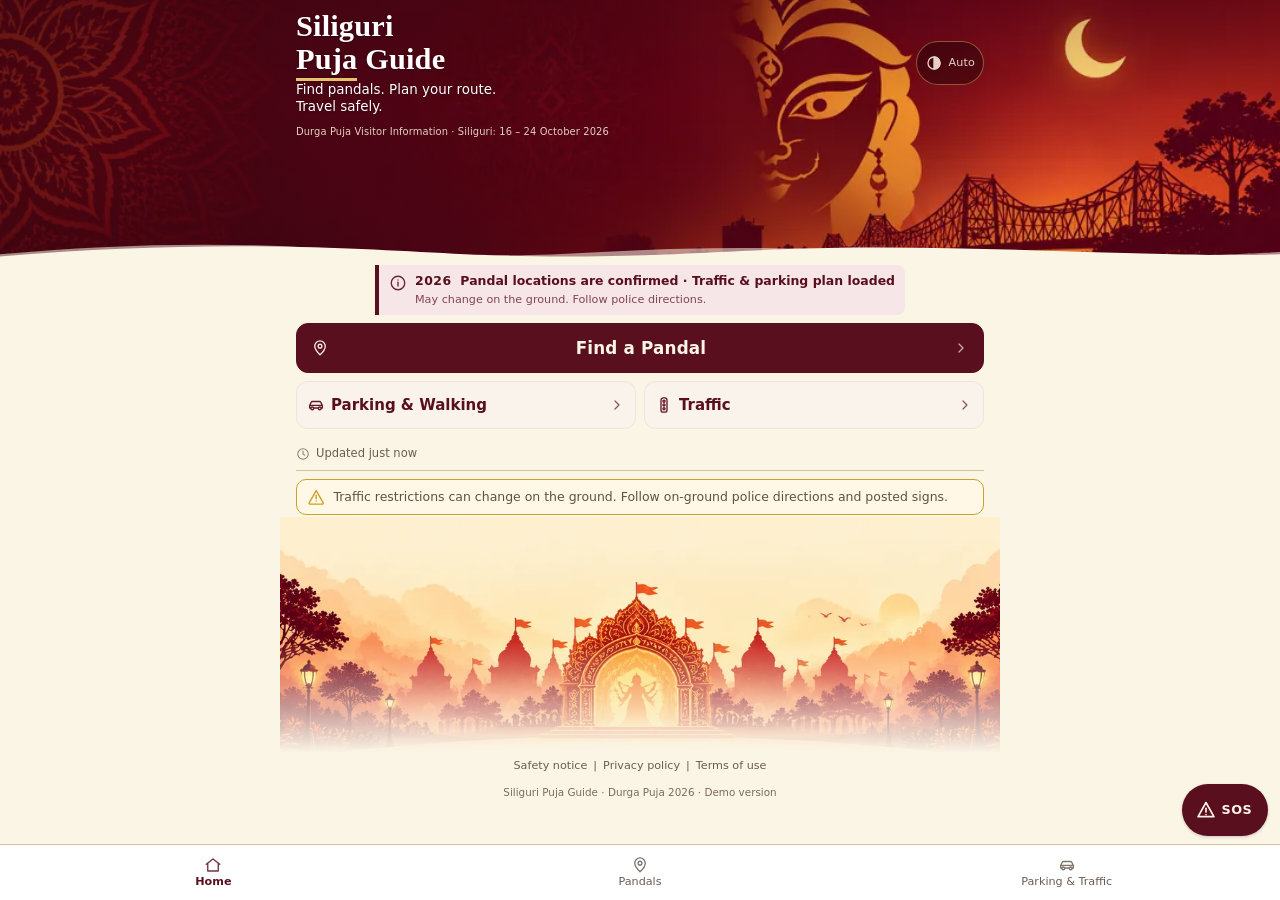
==== commit 5fd7f544: "data: Puja 2026 traffic plan and parking places (16-24 Oct)" ====
--- a/index.html
+++ b/index.html
@@ -59,7 +59,7 @@
   </div>
   <div class="wrap mast-meta">
     <p class="descriptor" id="brand-descriptor">Durga Puja Visitor Information · Siliguri</p>
-    <p class="dates" id="brand-dates">16 – 21 October 2026</p>
+    <p class="dates" id="brand-dates">16 – 24 October 2026</p>
   </div>
   <div class="wrap idstrip" id="idstrip" hidden>
     <div class="idstrip-logos" id="idstrip-logos"></div>
@@ -172,25 +172,32 @@
     </header>
     <div id="panel-parking" role="tabpanel" aria-labelledby="sub-parking">
       <p class="lede">Where do I leave my vehicle?</p>
-      <p class="empty note" id="parking-empty" hidden>Parking information is being verified for 2026.</p>
+      <p class="empty note" id="parking-empty" hidden>No parking places published for 2026 yet.</p>
+      <ul class="rule-list" id="parking-rules" hidden></ul>
       <div class="mapbox" id="map-parking" role="img" aria-label="Map of parking and drop points"></div>
       <ul class="card-list" id="parking-list"></ul>
     </div>
     <div id="panel-traffic" role="tabpanel" aria-labelledby="sub-traffic" hidden>
       <p class="lede">Check before you travel.</p>
-      <p class="traffic-caveat" id="traffic-caveat">Traffic arrangements and timings may change at short notice. Follow on-ground police directions and posted signs. Mapped locations — 2026 traffic arrangement pending verification.</p>
+      <p class="traffic-caveat" id="traffic-caveat">Traffic arrangements and timings may change at short notice. Follow on-ground police directions and posted signs. Map lines are approximate junction-to-junction guides, not exact road closures.</p>
+      <div class="info-card" id="traffic-plan" hidden></div>
       <div class="mapbox" id="map-traffic" role="img" aria-label="Map of traffic restrictions and control points"></div>
-      <h2 class="sec">Planned restrictions</h2>
-      <p class="muted small" id="traffic-planned-note">Working basis from published corridor material. Not a confirmed 2026 order. No invented active times.</p>
+      <h2 class="sec">Roads closed to vehicles</h2>
+      <p class="muted small" id="traffic-planned-note">Puja 2026 traffic plan. Applies during restriction hours to all vehicles, including totos, unless stated.</p>
       <ul class="card-list" id="traffic-planned"></ul>
       <p class="empty" id="traffic-planned-empty" hidden>Planned restriction corridors will appear here when published.</p>
-      <h2 class="sec">Diversions</h2>
+      <h2 class="sec">Routes &amp; bus departure points</h2>
       <ul class="card-list" id="traffic-diversions"></ul>
       <p class="empty" id="traffic-diversions-empty" hidden>No diversion routes published yet.</p>
-      <h2 class="sec">Control points</h2>
+      <h2 class="sec">Goods vehicles stop at</h2>
       <ul class="card-list card-list-compact" id="traffic-controls"></ul>
       <p class="empty" id="traffic-controls-empty" hidden>No control points published yet.</p>
       <h2 class="sec">Active now</h2>
+      <div class="timecheck">
+        <label>Date <input type="date" id="t-date"></label>
+        <label>Time <input type="time" id="t-time"></label>
+        <button type="button" class="btn" id="t-now">Use now</button>
+      </div>
       <ul class="card-list" id="traffic-active"></ul>
       <p class="empty" id="traffic-active-empty" hidden>No published 2026 traffic restriction is active right now.</p>
       <div id="traffic-real-upcoming-wrap" hidden>
@@ -200,14 +207,9 @@
 
       <div class="demo-block" id="demo-traffic-block">
         <h2 class="sec">Sample scenario (DEMO)</h2>
-        <p class="demo-block-sub">For demonstration only — not real 2026 traffic data. Pick a date/time to preview how an active restriction will look once real ones are published.</p>
-        <div class="timecheck">
-          <label>Date <input type="date" id="t-date"></label>
-          <label>Time <input type="time" id="t-time"></label>
-          <button type="button" class="btn" id="t-now">Use now</button>
-        </div>
+        <p class="demo-block-sub">For demonstration only — not real 2026 traffic data. Use the date/time above to preview samples.</p>
         <ul class="card-list" id="traffic-demo"></ul>
-        <div class="clear-note" id="traffic-demo-empty" hidden><p class="clear-h"><span aria-hidden="true">✓</span> No DEMO sample active for the selected time</p><p class="muted small">DEMO items are samples only — not actual 2026 orders.</p></div>
+        <div class="clear-note" id="traffic-demo-empty" hidden><p class="clear-h"><span aria-hidden="true">✓</span> No DEMO sample active for the selected time</p><p class="muted small">DEMO items are samples only.</p></div>
         <div id="traffic-upcoming-wrap" hidden>
           <h2 class="sec">Upcoming (sample)</h2>
           <ul class="card-list" id="traffic-upcoming"></ul>
--- a/styles.css
+++ b/styles.css
@@ -611,3 +611,12 @@
 .install-card-btn:focus-visible,.install-card-x:focus-visible{outline:3px solid var(--focus);outline-offset:2px}
 html[data-theme="dark"] .install-card{background:var(--card);border-color:var(--gold-l);box-shadow:0 6px 18px rgba(0,0,0,.5)}
 html[data-theme="dark"] .install-card-title{color:var(--gold-l)}
+/* Puja 2026 traffic plan: restriction hours table */
+#traffic-plan{margin:0 0 12px}
+.plan-times{width:100%;border-collapse:collapse;font-size:.88rem;margin:6px 0}
+.plan-times td{padding:4px 6px;border-top:1px solid var(--line,rgba(127,127,127,.25))}
+.plan-times td:last-child{text-align:right;white-space:nowrap;font-weight:700}
+/* parking rules list */
+.rule-list{list-style:none;margin:0 0 12px;padding:0}
+.rule-list .rule{border-left:3px solid var(--line);background:var(--surface-2);padding:6px 10px;margin:0 0 6px;border-radius:6px}
+.rule-list .rule p{margin:0}
